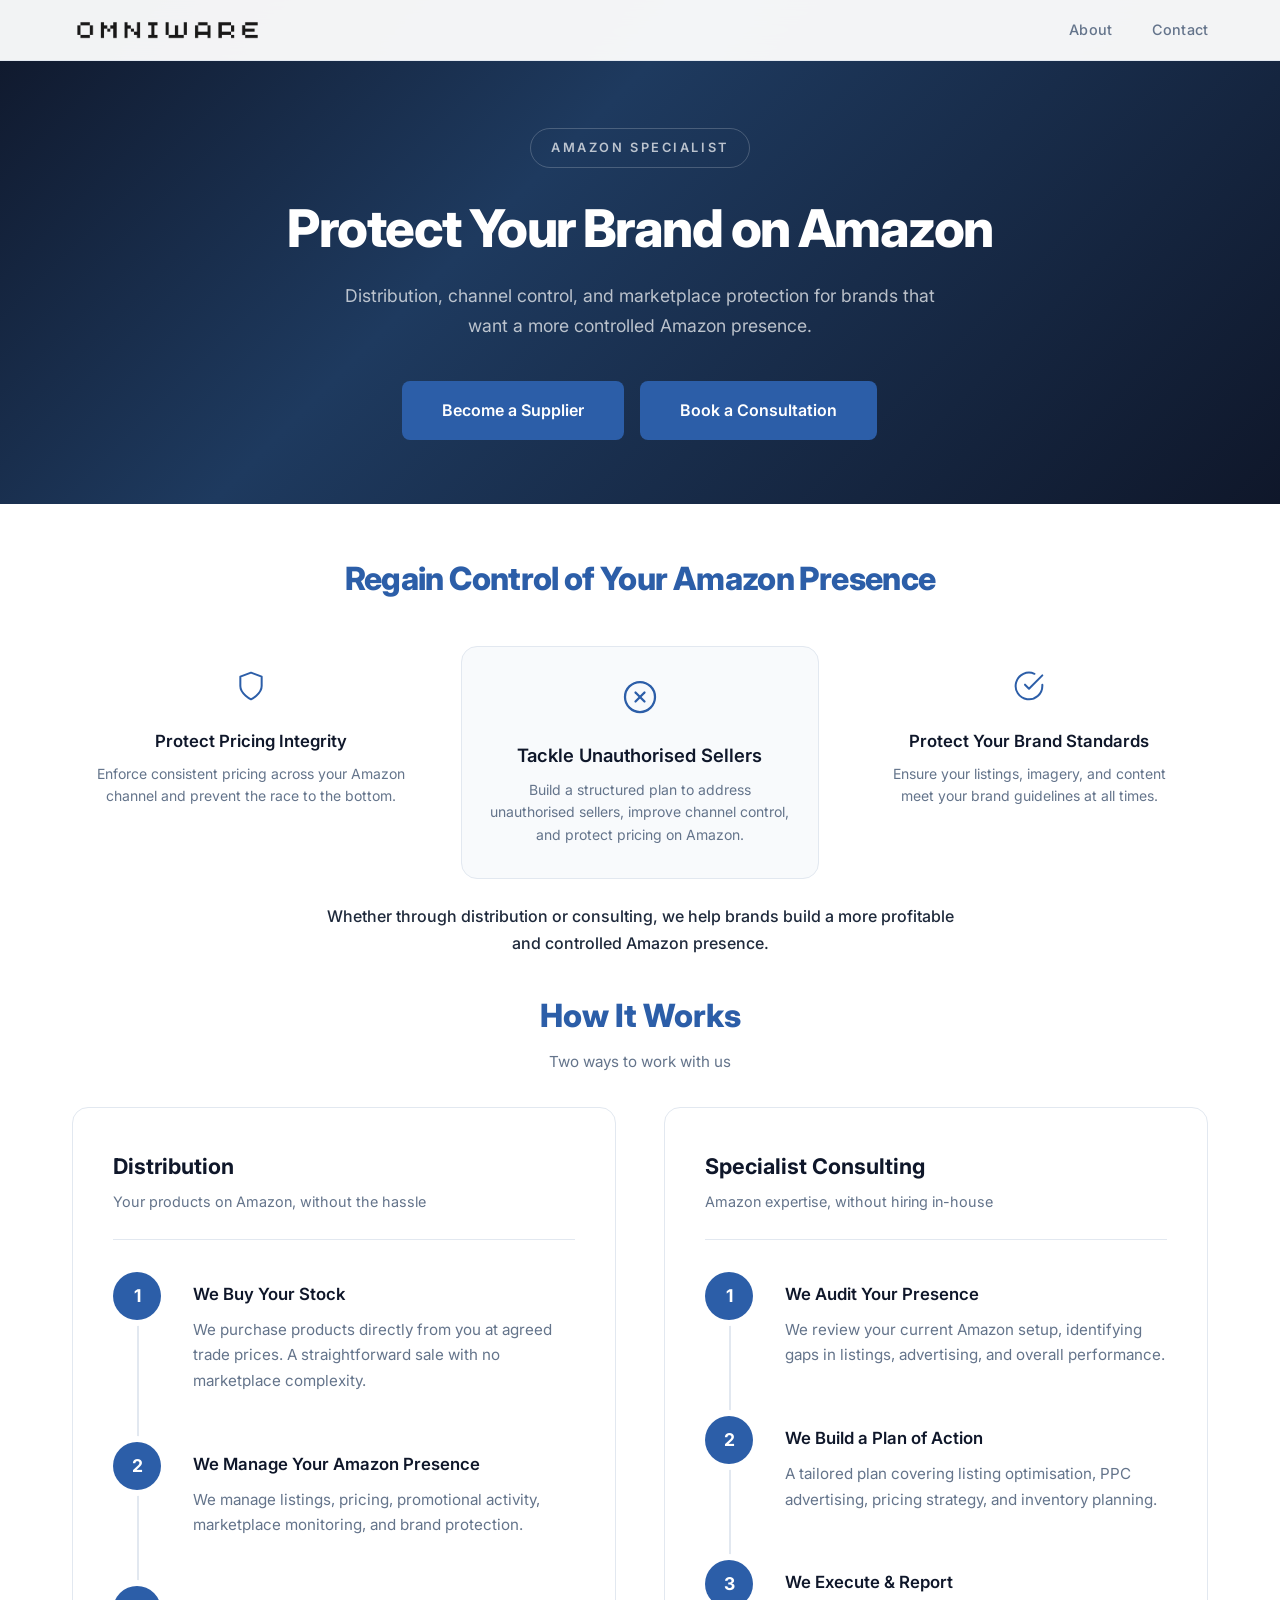
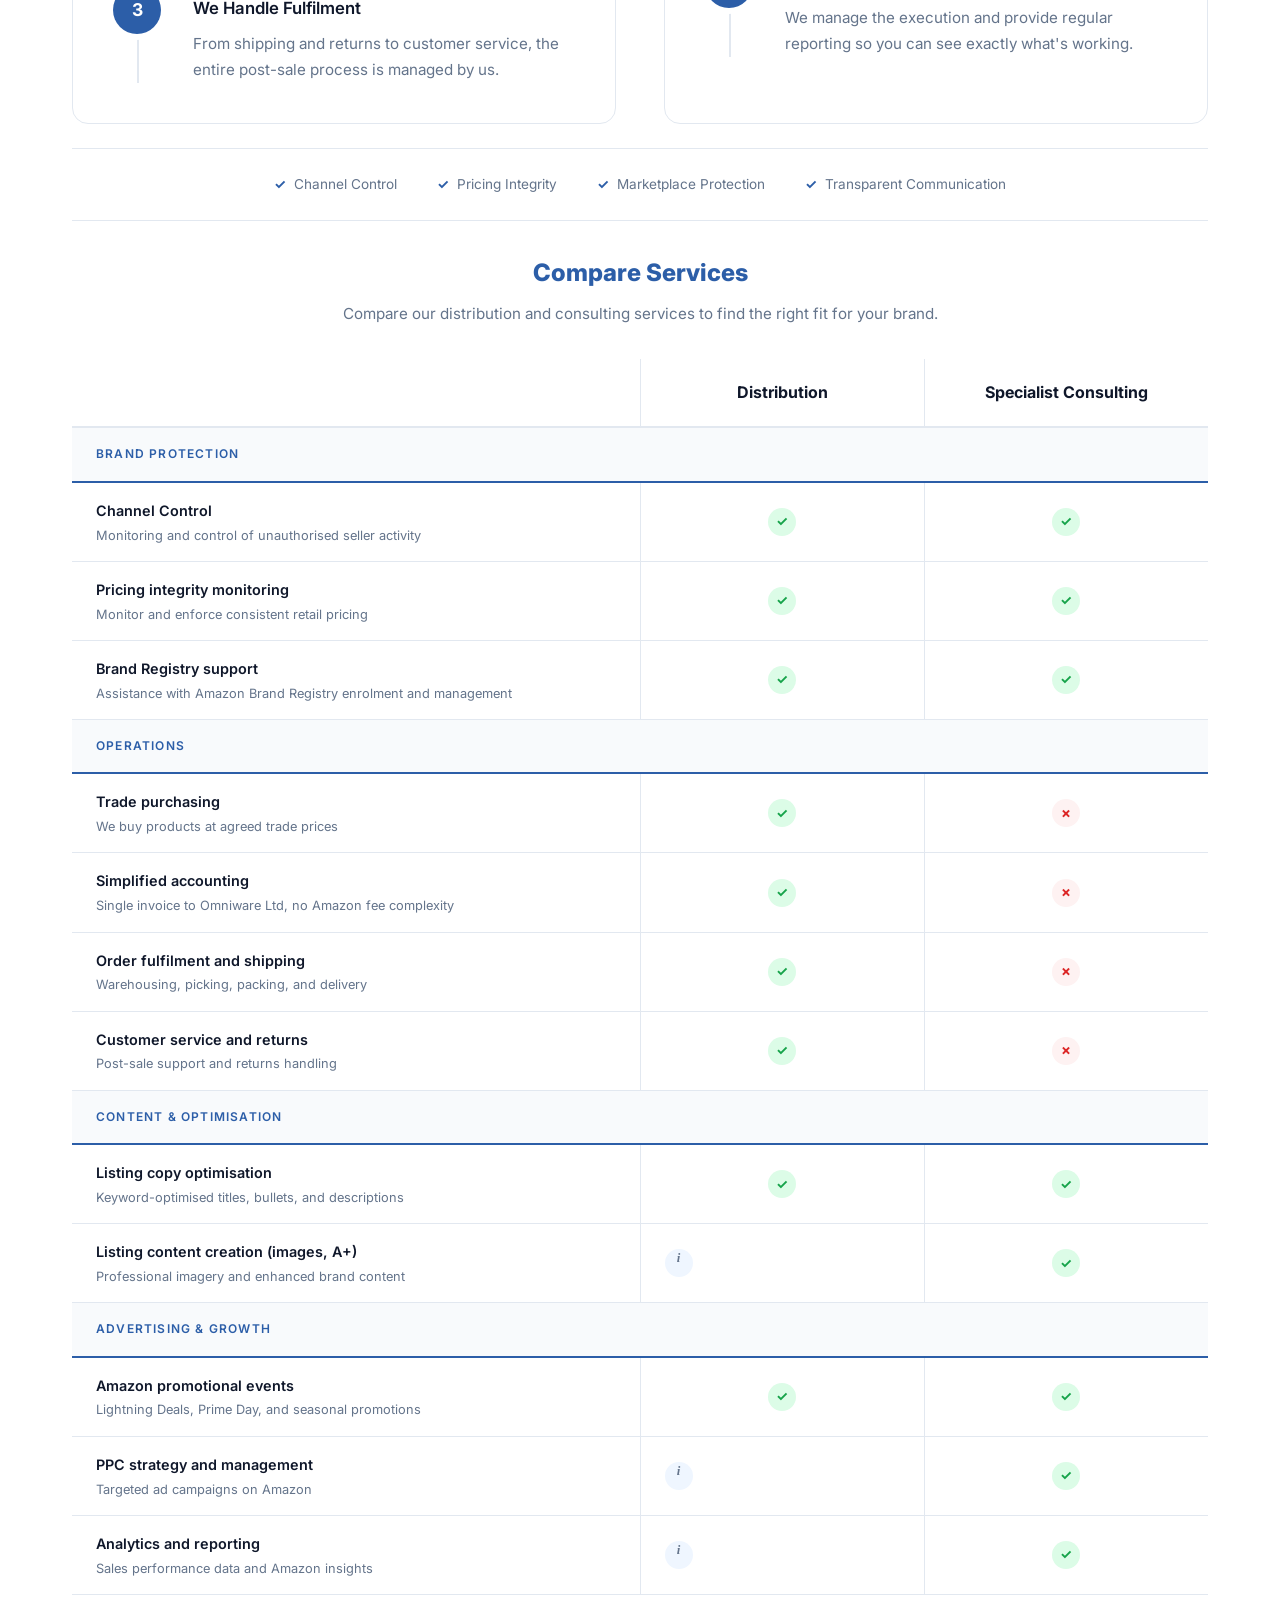
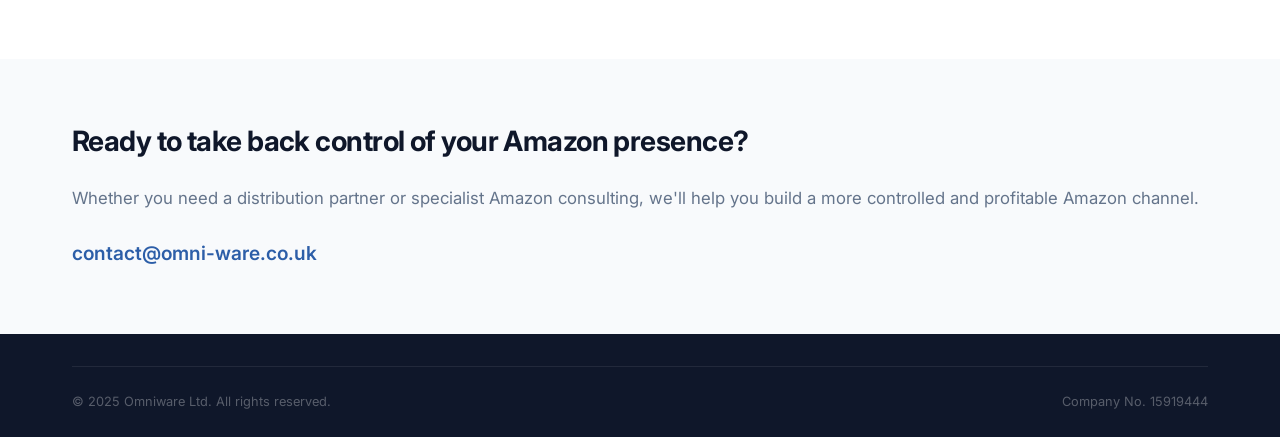
==== index.html @ 917d78d0 "Replace ON REQUEST pills with info circle icons Co-Authored-By: Claude Sonnet 4.6 <noreply@anthropic" ====
<!DOCTYPE html>
<html lang="en">
<head>
    <meta charset="UTF-8">
    <meta name="viewport" content="width=device-width, initial-scale=1.0">
    <meta name="description" content="Amazon distribution, channel control, marketplace protection and consulting services for brands looking to build a more controlled Amazon presence.">
    <title>Amazon Distribution &amp; Consulting Services | Omniware</title>
    <link rel="preconnect" href="https://fonts.googleapis.com">
    <link rel="preconnect" href="https://fonts.gstatic.com" crossorigin>
    <link href="https://fonts.googleapis.com/css2?family=Inter:wght@400;500;600;700;800&display=swap" rel="stylesheet">
    <link rel="stylesheet" href="styles.css">
    <script async src="https://www.googletagmanager.com/gtag/js?id=G-SCEK3YVJZV"></script>
    <script>
      window.dataLayer = window.dataLayer || [];
      function gtag(){dataLayer.push(arguments);}
      gtag('js', new Date());
      gtag('config', 'G-SCEK3YVJZV');
    </script>
</head>
<body>
    <header>
        <nav>
            <a href="index.html" class="logo"><img src="Logo.png" alt="Omniware"></a>
            <button class="nav-toggle" aria-label="Menu" onclick="document.querySelector('.nav-links').classList.toggle('nav-open')">
                <span></span><span></span><span></span>
            </button>
            <ul class="nav-links">
                <li><a href="about.html">About</a></li>
                <li><a href="#contact">Contact</a></li>
            </ul>
        </nav>
    </header>

    <main>
        <section class="hero">
            <div class="hero-overlay"></div>
            <div class="hero-content">
                <p class="hero-established">Amazon Specialist</p>
                <h1>Protect Your Brand on Amazon</h1>
                <p class="hero-sub">Distribution, channel control, and marketplace protection for brands that want a more controlled Amazon presence.</p>
                <div class="hero-buttons">
                    <a href="#contact" class="hero-cta">Become a Supplier</a>
                    <a href="#contact" class="hero-cta">Book a Consultation</a>
                </div>
            </div>
        </section>

        <section id="how-it-works" class="how-it-works">
            <div class="section-inner">
                <div class="section-header">
                    <p class="section-label">Regain Control of Your Amazon Presence</p>
                </div>
                <div class="control-section">
                    <div class="control-grid">
                        <div class="control-item">
                            <svg width="32" height="32" viewBox="0 0 24 24" fill="none" stroke="currentColor" stroke-width="1.5" stroke-linecap="round" stroke-linejoin="round"><path d="M12 22s8-4 8-10V5l-8-3-8 3v7c0 6 8 10 8 10z"/></svg>
                            <h4>Protect Pricing Integrity</h4>
                            <p>Enforce consistent pricing across your Amazon channel and prevent the race to the bottom.</p>
                        </div>
                        <div class="control-item control-item-primary">
                            <svg width="36" height="36" viewBox="0 0 24 24" fill="none" stroke="currentColor" stroke-width="1.5" stroke-linecap="round" stroke-linejoin="round"><circle cx="12" cy="12" r="10"/><line x1="15" y1="9" x2="9" y2="15"/><line x1="9" y1="9" x2="15" y2="15"/></svg>
                            <h4>Tackle Unauthorised Sellers</h4>
                            <p>Build a structured plan to address unauthorised sellers, improve channel control, and protect pricing on Amazon.</p>
                        </div>
                        <div class="control-item">
                            <svg width="32" height="32" viewBox="0 0 24 24" fill="none" stroke="currentColor" stroke-width="1.5" stroke-linecap="round" stroke-linejoin="round"><path d="M22 11.08V12a10 10 0 1 1-5.93-9.14"/><polyline points="22 4 12 14.01 9 11.01"/></svg>
                            <h4>Protect Your Brand Standards</h4>
                            <p>Ensure your listings, imagery, and content meet your brand guidelines at all times.</p>
                        </div>
                    </div>
                    <p class="control-footer">Whether through distribution or consulting, we help brands build a more profitable and controlled Amazon presence.</p>
                </div>
                <div class="how-it-works-sub">
                    <h3>How It Works</h3>
                    <p>Two ways to work with us</p>
                </div>
                <div class="two-track">
                    <div class="track">
                        <div class="track-header">
                            <h3>Distribution</h3>
                            <p class="track-subtitle">Your products on Amazon, without the hassle</p>
                        </div>
                        <div class="roadmap">
                            <div class="roadmap-line"></div>
                            <div class="roadmap-step">
                                <div class="roadmap-marker"><span class="step-number">1</span></div>
                                <div class="roadmap-content">
                                    <h4>We Buy Your Stock</h4>
                                    <p>We purchase products directly from you at agreed trade prices. A straightforward sale with no marketplace complexity.</p>
                                </div>
                            </div>
                            <div class="roadmap-step">
                                <div class="roadmap-marker"><span class="step-number">2</span></div>
                                <div class="roadmap-content">
                                    <h4>We Manage Your Amazon Presence</h4>
                                    <p>We manage listings, pricing, promotional activity, marketplace monitoring, and brand protection.</p>
                                </div>
                            </div>
                            <div class="roadmap-step">
                                <div class="roadmap-marker"><span class="step-number">3</span></div>
                                <div class="roadmap-content">
                                    <h4>We Handle Fulfilment</h4>
                                    <p>From shipping and returns to customer service, the entire post-sale process is managed by us.</p>
                                </div>
                            </div>
                        </div>
                    </div>
                    <div class="track">
                        <div class="track-header">
                            <h3>Specialist Consulting</h3>
                            <p class="track-subtitle">Amazon expertise, without hiring in-house</p>
                        </div>
                        <div class="roadmap">
                            <div class="roadmap-line"></div>
                            <div class="roadmap-step">
                                <div class="roadmap-marker"><span class="step-number">1</span></div>
                                <div class="roadmap-content">
                                    <h4>We Audit Your Presence</h4>
                                    <p>We review your current Amazon setup, identifying gaps in listings, advertising, and overall performance.</p>
                                </div>
                            </div>
                            <div class="roadmap-step">
                                <div class="roadmap-marker"><span class="step-number">2</span></div>
                                <div class="roadmap-content">
                                    <h4>We Build a Plan of Action</h4>
                                    <p>A tailored plan covering listing optimisation, PPC advertising, pricing strategy, and inventory planning.</p>
                                </div>
                            </div>
                            <div class="roadmap-step">
                                <div class="roadmap-marker"><span class="step-number">3</span></div>
                                <div class="roadmap-content">
                                    <h4>We Execute &amp; Report</h4>
                                    <p>We manage the execution and provide regular reporting so you can see exactly what's working.</p>
                                </div>
                            </div>
                        </div>
                    </div>
                </div>

                <div class="trust-bar">
                    <div class="trust-bar-items">
                        <span>Channel Control</span>
                        <span>Pricing Integrity</span>
                        <span>Marketplace Protection</span>
                        <span>Transparent Communication</span>
                    </div>
                </div>

                <div class="table-intro">
                    <h3>Compare Services</h3>
                    <p>Compare our distribution and consulting services to find the right fit for your brand.</p>
                </div>

                <div class="comparison-table-wrapper">
                    <table class="comparison-table">
                        <thead>
                            <tr>
                                <th></th>
                                <th>Distribution</th>
                                <th>Specialist Consulting</th>
                            </tr>
                        </thead>
                        <tbody>
                            <tr class="comparison-group">
                                <td colspan="3">Brand Protection</td>
                            </tr>
                            <tr>
                                <td>
                                    <strong>Channel Control</strong>
                                    <span>Monitoring and control of unauthorised seller activity</span>
                                </td>
                                <td><span class="check">✓</span></td>
                                <td><span class="check">✓</span></td>
                            </tr>
                            <tr>
                                <td>
                                    <strong>Pricing integrity monitoring</strong>
                                    <span>Monitor and enforce consistent retail pricing</span>
                                </td>
                                <td><span class="check">✓</span></td>
                                <td><span class="check">✓</span></td>
                            </tr>
                            <tr>
                                <td>
                                    <strong>Brand Registry support</strong>
                                    <span>Assistance with Amazon Brand Registry enrolment and management</span>
                                </td>
                                <td><span class="check">✓</span></td>
                                <td><span class="check">✓</span></td>
                            </tr>
                            <tr class="comparison-group">
                                <td colspan="3">Operations</td>
                            </tr>
                            <tr>
                                <td>
                                    <strong>Trade purchasing</strong>
                                    <span>We buy products at agreed trade prices</span>
                                </td>
                                <td><span class="check">✓</span></td>
                                <td><span class="cross">✗</span></td>
                            </tr>
                            <tr>
                                <td>
                                    <strong>Simplified accounting</strong>
                                    <span>Single invoice to Omniware Ltd, no Amazon fee complexity</span>
                                </td>
                                <td><span class="check">✓</span></td>
                                <td><span class="cross">✗</span></td>
                            </tr>
                            <tr>
                                <td>
                                    <strong>Order fulfilment and shipping</strong>
                                    <span>Warehousing, picking, packing, and delivery</span>
                                </td>
                                <td><span class="check">✓</span></td>
                                <td><span class="cross">✗</span></td>
                            </tr>
                            <tr>
                                <td>
                                    <strong>Customer service and returns</strong>
                                    <span>Post-sale support and returns handling</span>
                                </td>
                                <td><span class="check">✓</span></td>
                                <td><span class="cross">✗</span></td>
                            </tr>
                            <tr class="comparison-group">
                                <td colspan="3">Content &amp; Optimisation</td>
                            </tr>
                            <tr>
                                <td>
                                    <strong>Listing copy optimisation</strong>
                                    <span>Keyword-optimised titles, bullets, and descriptions</span>
                                </td>
                                <td><span class="check">✓</span></td>
                                <td><span class="check">✓</span></td>
                            </tr>
                            <tr>
                                <td>
                                    <strong>Listing content creation (images, A+)</strong>
                                    <span>Professional imagery and enhanced brand content</span>
                                </td>
                                <td><span class="on-request" title="Available on request">i</span></td>
                                <td><span class="check">✓</span></td>
                            </tr>
                            <tr class="comparison-group">
                                <td colspan="3">Advertising &amp; Growth</td>
                            </tr>
                            <tr>
                                <td>
                                    <strong>Amazon promotional events</strong>
                                    <span>Lightning Deals, Prime Day, and seasonal promotions</span>
                                </td>
                                <td><span class="check">✓</span></td>
                                <td><span class="check">✓</span></td>
                            </tr>
                            <tr>
                                <td>
                                    <strong>PPC strategy and management</strong>
                                    <span>Targeted ad campaigns on Amazon</span>
                                </td>
                                <td><span class="on-request" title="Available on request">i</span></td>
                                <td><span class="check">✓</span></td>
                            </tr>
                            <tr>
                                <td>
                                    <strong>Analytics and reporting</strong>
                                    <span>Sales performance data and Amazon insights</span>
                                </td>
                                <td><span class="on-request" title="Available on request">i</span></td>
                                <td><span class="check">✓</span></td>
                            </tr>
                        </tbody>
                    </table>
                </div>
            </div>
        </section>



        <section id="contact" class="contact">
            <div class="section-inner">
                <div class="contact-centered">
                    <h2>Ready to take back control of your Amazon presence?</h2>
                    <p>Whether you need a distribution partner or specialist Amazon consulting, we'll help you build a more controlled and profitable Amazon channel.</p>
                    <a href="mailto:contact@omni-ware.co.uk" class="contact-email">contact@omni-ware.co.uk</a>
                </div>
            </div>
        </section>
    </main>

    <footer>
        <div class="footer-inner">
            <div class="footer-bottom">
                <p>&copy; 2025 Omniware Ltd. All rights reserved.</p>
                <p>Company No. 15919444</p>
            </div>
        </div>
    </footer>
</body>
</html>
---- styles.css ----
* {
    margin: 0;
    padding: 0;
    box-sizing: border-box;
}

:root {
    --primary: #0f172a;
    --secondary: #334155;
    --accent: #2c5ea8;
    --accent-hover: #24509a;
    --text: #1e293b;
    --text-light: #64748b;
    --border: #e2e8f0;
    --bg: #ffffff;
    --bg-alt: #f8fafc;
    --bg-dark: #0f172a;
    --radius: 16px;
}

body {
    font-family: 'Inter', -apple-system, BlinkMacSystemFont, 'Segoe UI', Roboto, sans-serif;
    line-height: 1.7;
    color: var(--text);
    background: var(--bg);
    -webkit-font-smoothing: antialiased;
}

/* ── Navigation ── */
header {
    background: rgba(255, 255, 255, 0.95);
    backdrop-filter: blur(12px);
    border-bottom: 1px solid var(--border);
    position: fixed;
    width: 100%;
    top: 0;
    z-index: 1000;
}

nav {
    max-width: 1200px;
    margin: 0 auto;
    padding: 1rem 2rem;
    display: flex;
    justify-content: space-between;
    align-items: center;
}

.logo {
    display: flex;
    align-items: center;
    text-decoration: none;
}

.logo img {
    height: 28px;
    width: auto;
}

.nav-links {
    display: flex;
    list-style: none;
    gap: 2.5rem;
}

.nav-links a {
    text-decoration: none;
    color: var(--text-light);
    font-weight: 500;
    font-size: 0.9rem;
    letter-spacing: 0.01em;
    transition: color 0.2s;
}

.nav-links a:hover {
    color: var(--primary);
}

.nav-toggle {
    display: none;
    background: none;
    border: none;
    cursor: pointer;
    padding: 0.5rem;
    flex-direction: column;
    gap: 5px;
}

.nav-toggle span {
    display: block;
    width: 22px;
    height: 2px;
    background: var(--text);
}

/* ── Hero ── */
.hero {
    position: relative;
    background: linear-gradient(135deg, #0f172a 0%, #1e3a5f 40%, #0f172a 100%);
    min-height: auto;
    display: flex;
    align-items: center;
    justify-content: center;
    overflow: hidden;
    padding-top: 6rem;
    padding-bottom: 2rem;
}

.hero-overlay {
    position: absolute;
    inset: 0;
    background: linear-gradient(135deg, #0f172a 0%, #1e3a5f 40%, #0f172a 100%);
}

.hero-content {
    position: relative;
    z-index: 1;
    text-align: center;
    padding: 2rem;
    max-width: 800px;
}

.hero-established {
    display: inline-block;
    font-size: 0.8rem;
    font-weight: 600;
    text-transform: uppercase;
    letter-spacing: 0.2em;
    color: rgba(255, 255, 255, 0.7);
    margin-bottom: 2rem;
    padding: 0.5rem 1.25rem;
    border: 1px solid rgba(255, 255, 255, 0.2);
    border-radius: 100px;
}

.hero h1 {
    font-size: 3.25rem;
    font-weight: 800;
    color: #fff;
    line-height: 1.1;
    letter-spacing: -0.03em;
    margin-bottom: 1.5rem;
}

.hero-sub {
    font-size: 1.1rem;
    color: rgba(255, 255, 255, 0.7);
    max-width: 600px;
    margin: 0 auto 2.5rem;
    line-height: 1.7;
}

.hero-buttons {
    display: flex;
    gap: 1rem;
    justify-content: center;
    flex-wrap: wrap;
}

.hero-cta {
    display: inline-block;
    background: var(--accent);
    color: #fff;
    text-decoration: none;
    font-weight: 600;
    font-size: 1rem;
    padding: 1rem 2.5rem;
    border-radius: 8px;
    transition: background 0.2s, transform 0.2s;
}

.hero-cta:hover {
    background: var(--accent-hover);
    transform: translateY(-1px);
}

.hero-cta-outline {
    background: transparent;
    color: #fff;
    border: 1px solid rgba(255, 255, 255, 0.3);
}

.hero-cta-outline:hover {
    background: rgba(255, 255, 255, 0.1);
    border-color: rgba(255, 255, 255, 0.5);
}

/* ── Shared Section ── */
.section-inner {
    max-width: 1200px;
    margin: 0 auto;
    padding: 0 2rem;
}

.section-label {
    font-size: 2rem;
    font-weight: 800;
    letter-spacing: -0.02em;
    color: var(--accent);
    margin-bottom: 0.5rem;
}

.section-header {
    text-align: center;
    margin-bottom: 2.5rem;
}

.section-header h2 {
    font-size: 1.05rem;
    font-weight: 400;
    color: var(--text-light);
    line-height: 1.6;
    max-width: 600px;
    margin: 0 auto;
}

/* ── How It Works ── */
.how-it-works {
    padding: 3rem 0 4rem;
    background: var(--bg);
}

.two-track {
    display: grid;
    grid-template-columns: 1fr 1fr;
    gap: 3rem;
}

.track {
    border: 1px solid var(--border);
    border-radius: var(--radius);
    padding: 2.5rem;
    background: var(--bg);
}

.track-header {
    margin-bottom: 2rem;
    padding-bottom: 1.5rem;
    border-bottom: 1px solid var(--border);
}

.track-header h3 {
    font-size: 1.35rem;
    font-weight: 700;
    color: var(--primary);
    margin-bottom: 0.35rem;
}

.track-subtitle {
    font-size: 0.9rem;
    color: var(--text-light);
}

.control-section {
    text-align: center;
    margin-bottom: 2rem;
}

.control-section h3 {
    font-size: 1.75rem;
    font-weight: 700;
    color: var(--primary);
    margin-bottom: 1.5rem;
    letter-spacing: -0.02em;
}

.control-grid {
    display: grid;
    grid-template-columns: repeat(3, 1fr);
    gap: 2rem;
    margin-bottom: 1.5rem;
}

.control-item {
    text-align: center;
    padding: 1.5rem;
}

.control-item svg {
    color: var(--accent);
    margin-bottom: 1rem;
}

.control-item h4 {
    font-size: 1.05rem;
    font-weight: 600;
    color: var(--primary);
    margin-bottom: 0.5rem;
}

.control-item p {
    font-size: 0.875rem;
    color: var(--text-light);
    line-height: 1.6;
}

.control-item-primary {
    background: var(--bg-alt);
    border-radius: var(--radius);
    border: 1px solid var(--border);
    padding: 2rem 1.5rem;
}

.control-item-primary h4 {
    font-size: 1.15rem;
}

.control-transparency {
    font-size: 0.85rem;
    color: var(--text-light);
    font-style: italic;
    margin-bottom: 1.5rem;
}

.control-footer {
    font-size: 1rem;
    color: var(--text);
    max-width: 650px;
    margin: 0 auto;
    font-weight: 500;
}

.how-it-works-sub {
    text-align: center;
    margin-bottom: 2rem;
}

.how-it-works-sub h3 {
    font-size: 2rem;
    font-weight: 800;
    color: var(--accent);
    margin-bottom: 0.35rem;
}

.how-it-works-sub p {
    font-size: 0.95rem;
    color: var(--text-light);
}

.track-details {
    margin-top: 1.5rem;
    padding-top: 1.5rem;
    border-top: 1px solid var(--border);
}

.track-dropdown {
    border-bottom: 1px solid var(--border);
}

.track-dropdown:last-child {
    border-bottom: none;
}

.track-dropdown summary {
    padding: 1rem 0;
    font-size: 0.9rem;
    font-weight: 600;
    color: var(--primary);
    cursor: pointer;
    list-style: none;
    display: flex;
    justify-content: space-between;
    align-items: center;
    transition: color 0.2s;
}

.track-dropdown summary::-webkit-details-marker {
    display: none;
}

.track-dropdown summary::after {
    content: "+";
    font-size: 1.2rem;
    font-weight: 400;
    color: var(--text-light);
    transition: transform 0.2s;
}

.track-dropdown[open] summary::after {
    content: "−";
}

.track-dropdown summary:hover {
    color: var(--accent);
}

.track-dropdown > ul {
    padding: 0 0 1rem;
    list-style: none;
}

.track-dropdown > ul > li {
    position: relative;
    padding-left: 1.5rem;
    margin-bottom: 0.5rem;
    font-size: 0.875rem;
    color: var(--text-light);
    line-height: 1.6;
}

.track-dropdown > ul > li:not(.included):not(.excluded)::before {
    content: "→";
    position: absolute;
    left: 0;
    color: var(--accent);
    font-weight: 600;
}

.checklist {
    list-style: none;
    padding: 0;
}

.checklist li {
    position: relative;
    padding-left: 1.5rem;
    margin-bottom: 0.5rem;
    font-size: 0.9rem;
    line-height: 1.6;
}

.checklist li.included {
    color: var(--text);
}

.checklist li.included::before {
    content: "✓";
    position: absolute;
    left: 0;
    color: #16a34a;
    font-weight: 700;
}

.checklist li.excluded {
    color: var(--text-light);
}

.checklist li.excluded::before {
    content: "✗";
    position: absolute;
    left: 0;
    color: #dc2626;
    font-weight: 700;
}

.track-note {
    font-size: 0.8rem;
    color: var(--text-light);
    font-style: italic;
    margin-top: 0.5rem;
}

.roadmap {
    position: relative;
}

.roadmap h4 {
    font-size: 1.05rem;
    font-weight: 600;
    color: var(--primary);
    margin-bottom: 0.5rem;
}

.roadmap-line {
    position: absolute;
    left: 24px;
    top: 0;
    bottom: 0;
    width: 2px;
    background: var(--border);
}

.roadmap-step {
    display: flex;
    gap: 2rem;
    padding-bottom: 3rem;
    position: relative;
}

.roadmap-step:last-child {
    padding-bottom: 0;
}

.roadmap-marker {
    position: relative;
    z-index: 1;
    flex-shrink: 0;
}

.step-number {
    display: flex;
    align-items: center;
    justify-content: center;
    width: 48px;
    height: 48px;
    background: var(--accent);
    color: #fff;
    font-weight: 700;
    font-size: 1.1rem;
    border-radius: 50%;
    box-shadow: 0 0 0 6px var(--bg);
}

.roadmap-content {
    padding-top: 0.5rem;
}

.roadmap-content h3 {
    font-size: 1.2rem;
    font-weight: 600;
    color: var(--primary);
    margin-bottom: 0.5rem;
}

.roadmap-content p {
    color: var(--text-light);
    font-size: 0.95rem;
    line-height: 1.7;
}

/* ── Trust Bar ── */
.trust-bar {
    text-align: center;
    padding: 1.5rem 0;
    margin: 1.5rem 0;
    border-top: 1px solid var(--border);
    border-bottom: 1px solid var(--border);
}

.trust-bar-label {
    font-size: 0.7rem;
    font-weight: 600;
    text-transform: uppercase;
    letter-spacing: 0.1em;
    color: var(--text-light);
    margin-bottom: 0.75rem;
}

.trust-bar-items {
    display: flex;
    justify-content: center;
    flex-wrap: wrap;
    gap: 0.75rem 2.5rem;
}

.trust-bar-items span {
    font-size: 0.85rem;
    color: var(--text-light);
    position: relative;
    padding-left: 1.25rem;
}

.trust-bar-items span::before {
    content: "✓";
    position: absolute;
    left: 0;
    color: var(--accent);
    font-weight: 700;
}

/* ── Table Intro ── */
.table-intro {
    text-align: center;
    margin: 2rem 0 1.5rem;
}

.table-intro h3 {
    font-size: 1.5rem;
    font-weight: 800;
    color: var(--accent);
    margin-bottom: 0.5rem;
}

.table-intro p {
    font-size: 0.95rem;
    color: var(--text-light);
}

/* ── Comparison Table ── */
.comparison-table-wrapper {
    margin-top: 2rem;
    overflow-x: auto;
}

.comparison-table {
    width: 100%;
    border-collapse: collapse;
    font-size: 0.9rem;
}

.comparison-table thead th {
    padding: 1.25rem 1.5rem;
    text-align: center;
    font-size: 1rem;
    font-weight: 700;
    color: var(--primary);
    border-bottom: 2px solid var(--border);
    white-space: nowrap;
}

.comparison-table thead th:first-child {
    text-align: left;
    white-space: normal;
}

.comparison-group td {
    padding: 1rem 1.5rem;
    font-size: 0.75rem;
    font-weight: 600;
    text-transform: uppercase;
    letter-spacing: 0.1em;
    color: var(--accent);
    background: var(--bg-alt);
    border-bottom: 2px solid var(--accent);
}

.comparison-table tbody tr:not(.comparison-group) td {
    padding: 1rem 1.5rem;
    border-bottom: 1px solid var(--border);
    vertical-align: middle;
}

.comparison-table tbody tr:not(.comparison-group) td:first-child {
    text-align: left;
}

.comparison-table tbody tr:not(.comparison-group) td:not(:first-child) {
    text-align: center;
    border-left: 1px solid var(--border);
}

.comparison-table thead th:not(:first-child) {
    border-left: 1px solid var(--border);
}

.comparison-table thead th:first-child,
.comparison-table tbody td:first-child {
    width: 50%;
}

.comparison-table thead th:not(:first-child) {
    width: 25%;
}

.comparison-table td strong {
    display: block;
    font-size: 0.9rem;
    font-weight: 600;
    color: var(--primary);
    margin-bottom: 0.15rem;
}

.comparison-table td span:not(.check):not(.cross) {
    display: block;
    font-size: 0.8rem;
    color: var(--text-light);
    line-height: 1.5;
}

.check {
    display: inline-flex;
    align-items: center;
    justify-content: center;
    width: 28px;
    height: 28px;
    background: #dcfce7;
    color: #16a34a;
    border-radius: 50%;
    font-weight: 700;
    font-size: 0.85rem;
}

.on-request {
    display: inline-flex;
    align-items: center;
    justify-content: center;
    width: 28px;
    height: 28px;
    font-size: 0.8rem;
    font-weight: 600;
    font-style: italic;
    color: var(--accent);
    background: #eff6ff;
    border-radius: 50%;
    cursor: help;
    font-family: Georgia, serif;
}

.cross {
    display: inline-flex;
    align-items: center;
    justify-content: center;
    width: 28px;
    height: 28px;
    background: #fef2f2;
    color: #dc2626;
    border-radius: 50%;
    font-weight: 700;
    font-size: 0.85rem;
}

/* ── Capabilities ── */
.capabilities {
    padding: 5rem 0;
    background: var(--bg-alt);
}

.capabilities-grid {
    display: grid;
    grid-template-columns: repeat(2, 1fr);
    gap: 1.5rem;
    max-width: 1200px;
    margin: 0 auto;
}

.capability-card {
    padding: 2rem;
    background: var(--bg);
    border: 1px solid var(--border);
    border-radius: var(--radius);
    display: flex;
    gap: 1.5rem;
    align-items: flex-start;
    transition: box-shadow 0.3s, transform 0.2s;
}

.capability-card:hover {
    box-shadow: 0 12px 30px rgba(0, 0, 0, 0.06);
    transform: translateY(-2px);
}

.capability-icon {
    width: 48px;
    height: 48px;
    min-width: 48px;
    background: #eff6ff;
    border-radius: 10px;
    display: flex;
    align-items: center;
    justify-content: center;
    color: var(--accent);
}

.capability-card h3 {
    font-size: 1.05rem;
    font-weight: 600;
    color: var(--primary);
    margin-bottom: 0.5rem;
}

.capability-card p {
    font-size: 0.9rem;
    color: var(--text-light);
    line-height: 1.7;
}

.capabilities-note {
    text-align: center;
    color: var(--text-light);
    font-size: 0.85rem;
    font-style: italic;
    margin-top: 2rem;
}

/* ── About ── */
.about {
    padding: 5rem 0;
    background: var(--bg);
}

.about-content {
    max-width: 680px;
}

.about-content h2 {
    font-size: 1.75rem;
    font-weight: 700;
    color: var(--primary);
    letter-spacing: -0.02em;
    line-height: 1.3;
    margin-bottom: 1.5rem;
}

.about-content p {
    color: var(--text-light);
    font-size: 1.05rem;
    line-height: 1.8;
    margin-bottom: 1.25rem;
}

.about-details {
    display: flex;
    gap: 3rem;
    margin-top: 2.5rem;
    padding-top: 2rem;
    border-top: 1px solid var(--border);
}

.about-detail strong {
    display: block;
    font-size: 0.85rem;
    font-weight: 600;
    color: var(--primary);
    margin-bottom: 0.25rem;
}

.about-detail span {
    font-size: 0.85rem;
    color: var(--text-light);
}

/* ── Contact ── */
.contact {
    padding: 4rem 0;
    background: var(--bg-alt);
}

.contact-centered {
}

.contact-centered h2 {
    font-size: 1.75rem;
    font-weight: 700;
    color: var(--primary);
    letter-spacing: -0.02em;
    line-height: 1.3;
    margin-bottom: 1.5rem;
}

.contact-centered p {
    color: var(--text-light);
    font-size: 1.05rem;
    line-height: 1.8;
}

.contact-email {
    display: inline-block;
    font-size: 1.2rem;
    font-weight: 600;
    color: var(--accent);
    text-decoration: none;
    margin-top: 1.5rem;
    transition: color 0.2s;
}

.contact-email:hover {
    color: var(--accent-hover);
}

/* ── Footer ── */
footer {
    background: var(--bg-dark);
    color: rgba(255, 255, 255, 0.6);
    padding: 2rem 0 0;
    text-align: center;
}

footer > .footer-inner > .footer-logo {
    margin-bottom: 1.5rem;
}

.footer-inner {
    max-width: 1200px;
    margin: 0 auto;
    padding: 0 2rem;
}

.footer-grid {
    display: grid;
    grid-template-columns: 2fr 1fr 1fr;
    gap: 4rem;
    padding-bottom: 3rem;
}

.footer-logo {
    height: 24px;
    width: auto;
    margin-bottom: 1rem;
    filter: brightness(0) invert(1);
    opacity: 0.8;
}

.footer-tagline {
    font-size: 0.9rem;
    line-height: 1.6;
    max-width: 280px;
}

.footer-col h4 {
    color: rgba(255, 255, 255, 0.9);
    font-size: 0.8rem;
    font-weight: 600;
    text-transform: uppercase;
    letter-spacing: 0.1em;
    margin-bottom: 1.25rem;
}

.footer-col ul {
    list-style: none;
}

.footer-col ul li {
    margin-bottom: 0.6rem;
}

.footer-col ul a {
    color: rgba(255, 255, 255, 0.5);
    text-decoration: none;
    font-size: 0.9rem;
    transition: color 0.2s;
}

.footer-col ul a:hover {
    color: rgba(255, 255, 255, 0.9);
}

.footer-bottom {
    border-top: 1px solid rgba(255, 255, 255, 0.08);
    padding: 1.5rem 0;
    display: flex;
    justify-content: space-between;
    font-size: 0.8rem;
}

.footer-bottom p {
    opacity: 0.5;
}

/* ── About Page ── */
.about-hero {
    padding: 10rem 0 4rem;
    background: var(--bg);
    text-align: center;
}

.about-hero h1 {
    font-size: 2.5rem;
    font-weight: 700;
    color: var(--primary);
    letter-spacing: -0.02em;
    margin-top: 0.5rem;
}

.about-intro {
    padding: 5rem 0;
    background: var(--bg-alt);
}

.about-intro-grid {
    display: grid;
    grid-template-columns: 1.5fr 1fr;
    gap: 4rem;
    align-items: start;
}

.about-intro-text h2 {
    font-size: 1.5rem;
    font-weight: 700;
    color: var(--primary);
    margin-bottom: 1.25rem;
}

.about-intro-text p {
    color: var(--text-light);
    font-size: 1rem;
    line-height: 1.8;
    margin-bottom: 1.25rem;
}

.about-intro-details {
    display: flex;
    flex-direction: column;
    gap: 1.25rem;
}

.about-detail-card {
    padding: 1.5rem;
    background: var(--bg);
    border: 1px solid var(--border);
    border-radius: var(--radius);
}

.about-detail-card h3 {
    font-size: 1rem;
    font-weight: 600;
    color: var(--primary);
    margin-bottom: 0.35rem;
}

.about-detail-card p {
    font-size: 0.875rem;
    color: var(--text-light);
    line-height: 1.6;
}

.about-approach {
    padding: 5rem 0;
    background: var(--bg);
}

.about-approach h2 {
    font-size: 1.5rem;
    font-weight: 700;
    color: var(--primary);
    margin-bottom: 2rem;
}

.approach-grid {
    display: grid;
    grid-template-columns: 1fr 1fr;
    gap: 2rem;
}

.approach-card {
    padding: 2rem;
    border: 1px solid var(--border);
    border-radius: var(--radius);
}

.approach-card h3 {
    font-size: 1.1rem;
    font-weight: 600;
    color: var(--primary);
    margin-bottom: 0.75rem;
}

.approach-card p {
    font-size: 0.95rem;
    color: var(--text-light);
    line-height: 1.7;
}

.about-values {
    padding: 5rem 0;
    background: var(--bg-alt);
}

.about-values h2 {
    font-size: 1.5rem;
    font-weight: 700;
    color: var(--primary);
    margin-bottom: 2rem;
}

.values-grid {
    display: grid;
    grid-template-columns: repeat(4, 1fr);
    gap: 1.5rem;
}

.value-item {
    padding: 1.5rem;
    background: var(--bg);
    border: 1px solid var(--border);
    border-radius: var(--radius);
}

.value-item h3 {
    font-size: 1rem;
    font-weight: 600;
    color: var(--primary);
    margin-bottom: 0.5rem;
}

.value-item p {
    font-size: 0.875rem;
    color: var(--text-light);
    line-height: 1.6;
}

.about-company {
    padding: 5rem 0;
    background: var(--bg);
}

.about-company h2 {
    font-size: 1.5rem;
    font-weight: 700;
    color: var(--primary);
    margin-bottom: 2rem;
}

.company-grid {
    display: grid;
    grid-template-columns: repeat(4, 1fr);
    gap: 1.5rem;
}

.company-card {
    padding: 1.5rem;
    border: 1px solid var(--border);
    border-radius: var(--radius);
}

.company-card h3 {
    font-size: 0.85rem;
    font-weight: 600;
    color: var(--primary);
    margin-bottom: 0.5rem;
}

.company-card p {
    font-size: 0.875rem;
    color: var(--text-light);
    line-height: 1.7;
}

.company-card a {
    color: var(--accent);
    text-decoration: none;
}

.company-card a:hover {
    text-decoration: underline;
}

.nav-active {
    color: var(--primary) !important;
}

@media (max-width: 1024px) {
    .about-intro-grid {
        grid-template-columns: 1fr;
        gap: 2.5rem;
    }

    .values-grid,
    .company-grid {
        grid-template-columns: repeat(2, 1fr);
    }
}

@media (max-width: 768px) {
    .about-hero {
        padding: 8rem 0 3rem;
    }

    .about-hero h1 {
        font-size: 1.75rem;
    }

    .approach-grid,
    .values-grid,
    .company-grid {
        grid-template-columns: 1fr;
    }
}

/* ── Policy / Terms ── */
.policy-container {
    max-width: 700px;
    margin: 0 auto;
    padding: 8rem 2rem 5rem;
}

.policy-container h1 {
    font-size: 2rem;
    font-weight: 700;
    color: var(--primary);
    margin-bottom: 0.5rem;
}

.policy-date {
    color: var(--text-light);
    font-size: 0.9rem;
    margin-bottom: 2.5rem;
}

.policy-container h2 {
    font-size: 1.15rem;
    font-weight: 600;
    color: var(--primary);
    margin: 2rem 0 0.75rem;
}

.policy-container p,
.policy-container ul {
    color: var(--text-light);
    margin-bottom: 1rem;
}

.policy-container ul {
    padding-left: 1.5rem;
}

.policy-container ul li {
    margin-bottom: 0.4rem;
}

.policy-container a {
    color: var(--accent);
    text-decoration: none;
}

.policy-container a:hover {
    text-decoration: underline;
}

.back-link {
    display: inline-block;
    color: var(--accent);
    text-decoration: none;
    margin-bottom: 2rem;
    font-size: 0.9rem;
}

.back-link:hover {
    text-decoration: underline;
}

/* ── Responsive ── */
@media (max-width: 1024px) {
    .contact-layout {
        grid-template-columns: 1fr;
        gap: 3rem;
    }

    .capabilities-grid {
        grid-template-columns: 1fr;
    }

    .footer-grid {
        grid-template-columns: 1fr 1fr;
        gap: 2.5rem;
    }
}

@media (max-width: 768px) {
    .hero h1 {
        font-size: 2rem;
    }

    .hero-sub {
        font-size: 0.95rem;
    }

    .hero-content {
        padding: 1.5rem;
    }

    nav {
        flex-direction: row;
        padding: 1rem 1.5rem;
    }

    .nav-toggle {
        display: flex;
    }

    .nav-links {
        display: none;
        position: absolute;
        top: 100%;
        left: 0;
        right: 0;
        background: var(--bg);
        flex-direction: column;
        padding: 1rem 1.5rem;
        gap: 1rem;
        border-bottom: 1px solid var(--border);
        box-shadow: 0 4px 12px rgba(0, 0, 0, 0.08);
    }

    .nav-links.nav-open {
        display: flex;
    }

    .control-grid {
        grid-template-columns: 1fr;
    }

    .two-track {
        grid-template-columns: 1fr;
    }

    .capabilities-grid {
        grid-template-columns: 1fr;
    }

    .about-details {
        flex-direction: column;
        gap: 1.5rem;
    }

    .section-header .section-label {
        font-size: 1.5rem;
    }

    .about-content h2,
    .contact-centered h2 {
        font-size: 1.5rem;
    }

    .how-it-works,
    .capabilities,
    .about,
    .contact {
        padding: 3rem 0;
    }

    .hero-buttons {
        flex-direction: column;
        align-items: center;
    }

    .hero-cta {
        width: 100%;
        text-align: center;
        max-width: 280px;
    }

    .trust-bar {
        text-align: center;
    }

    .trust-bar-items {
        flex-direction: column;
        align-items: center;
        gap: 0.5rem;
    }

    .comparison-table-wrapper {
        overflow-x: auto;
        -webkit-overflow-scrolling: touch;
    }

    .comparison-table {
        min-width: 420px;
    }

    .comparison-table thead th {
        font-size: 0.8rem;
        padding: 1rem 0.75rem;
    }

    .comparison-table tbody tr:not(.comparison-group) td {
        padding: 0.75rem;
    }

    .comparison-table td strong {
        font-size: 0.8rem;
    }

    .comparison-table td span:not(.check):not(.cross):not(.on-request) {
        font-size: 0.7rem;
    }

    .comparison-group td {
        font-size: 0.65rem;
        padding: 0.75rem;
    }

    .check, .cross {
        width: 24px;
        height: 24px;
        font-size: 0.75rem;
    }

    .on-request {
        font-size: 0.6rem;
        padding: 0.2rem 0.4rem;
    }

    .comparison-table td span:not(.check):not(.cross):not(.on-request) {
        display: none;
    }

    .roadmap-content h4 {
        font-size: 1rem;
    }

    .roadmap-content p {
        font-size: 0.85rem;
    }

    .track-header h3 {
        font-size: 1.15rem;
    }

    .track-subtitle {
        font-size: 0.8rem;
    }

    .table-intro h3 {
        font-size: 1.25rem;
    }

    .how-it-works-sub h3 {
        font-size: 1.5rem;
    }

    .control-section h3 {
        font-size: 1.35rem;
    }

    .footer-grid {
        grid-template-columns: 1fr;
        gap: 2rem;
    }

    .footer-bottom {
        flex-direction: column;
        gap: 0.5rem;
        text-align: center;
    }
}
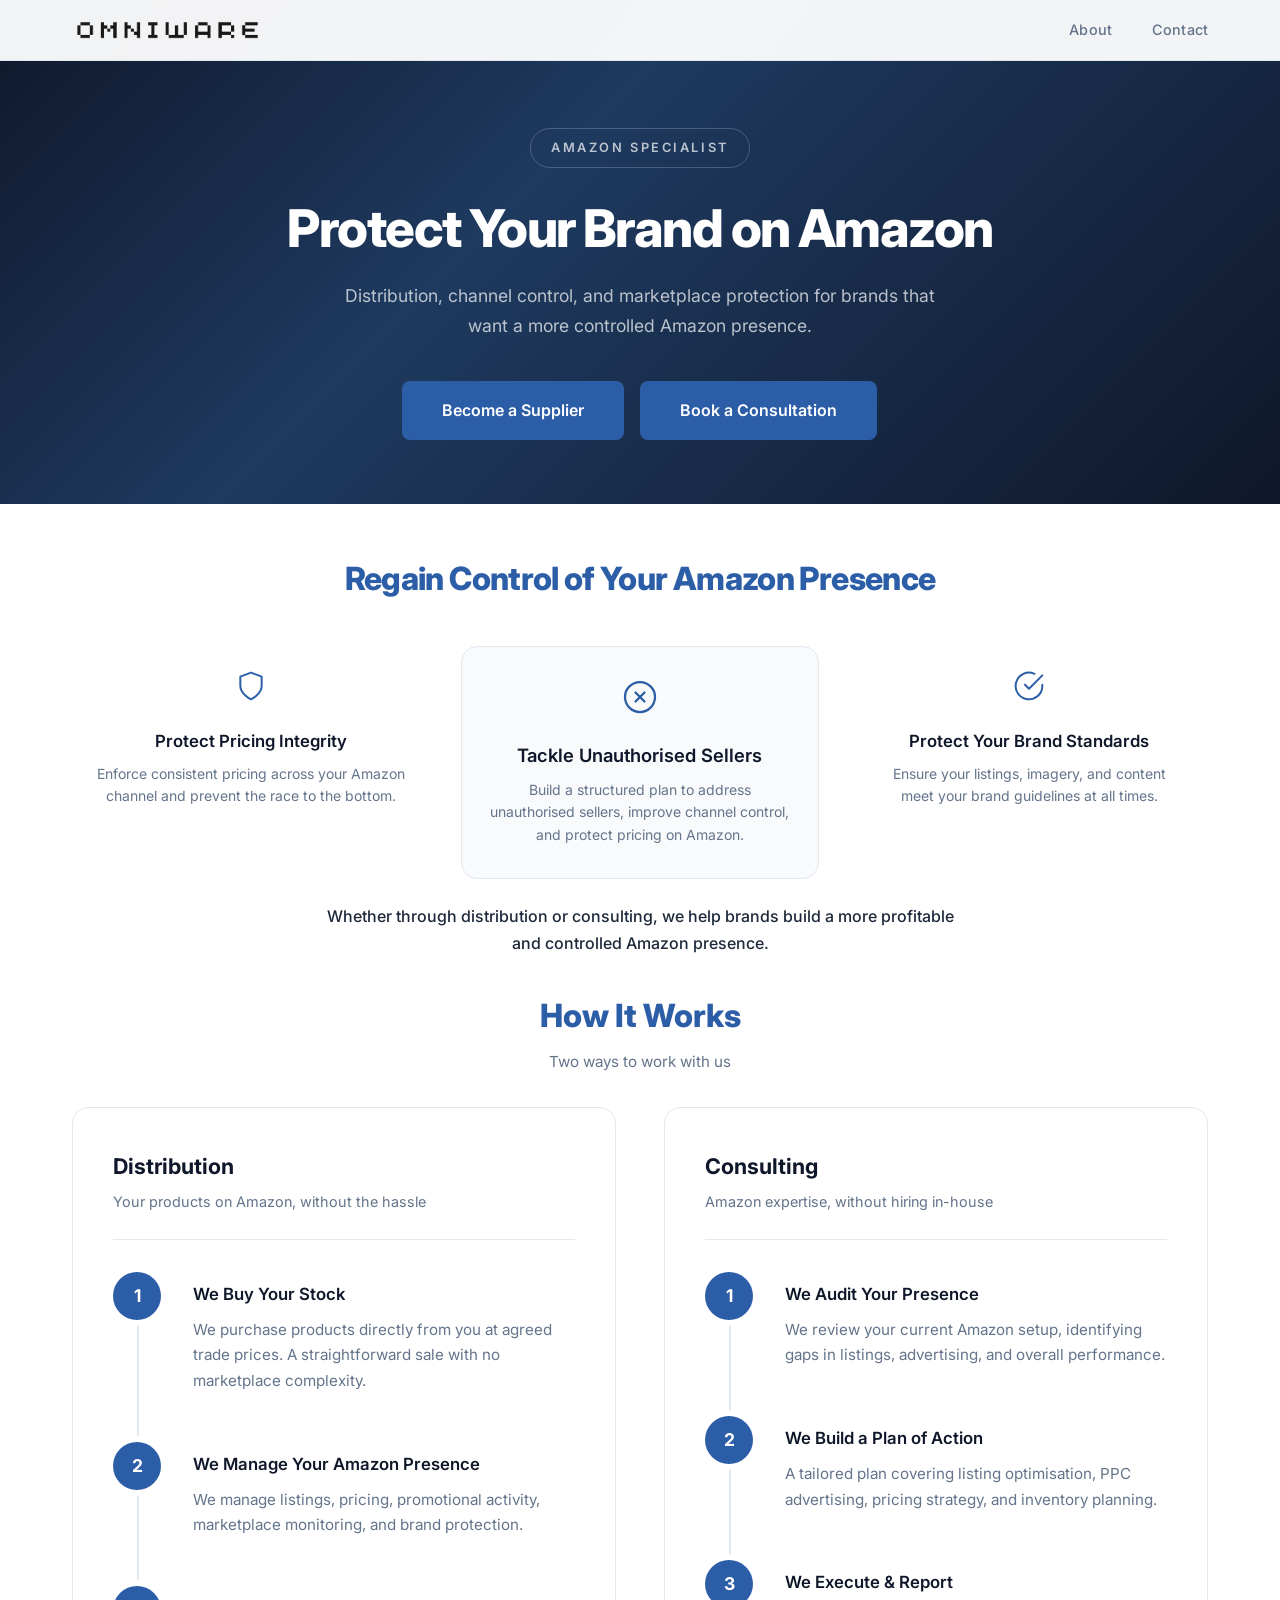
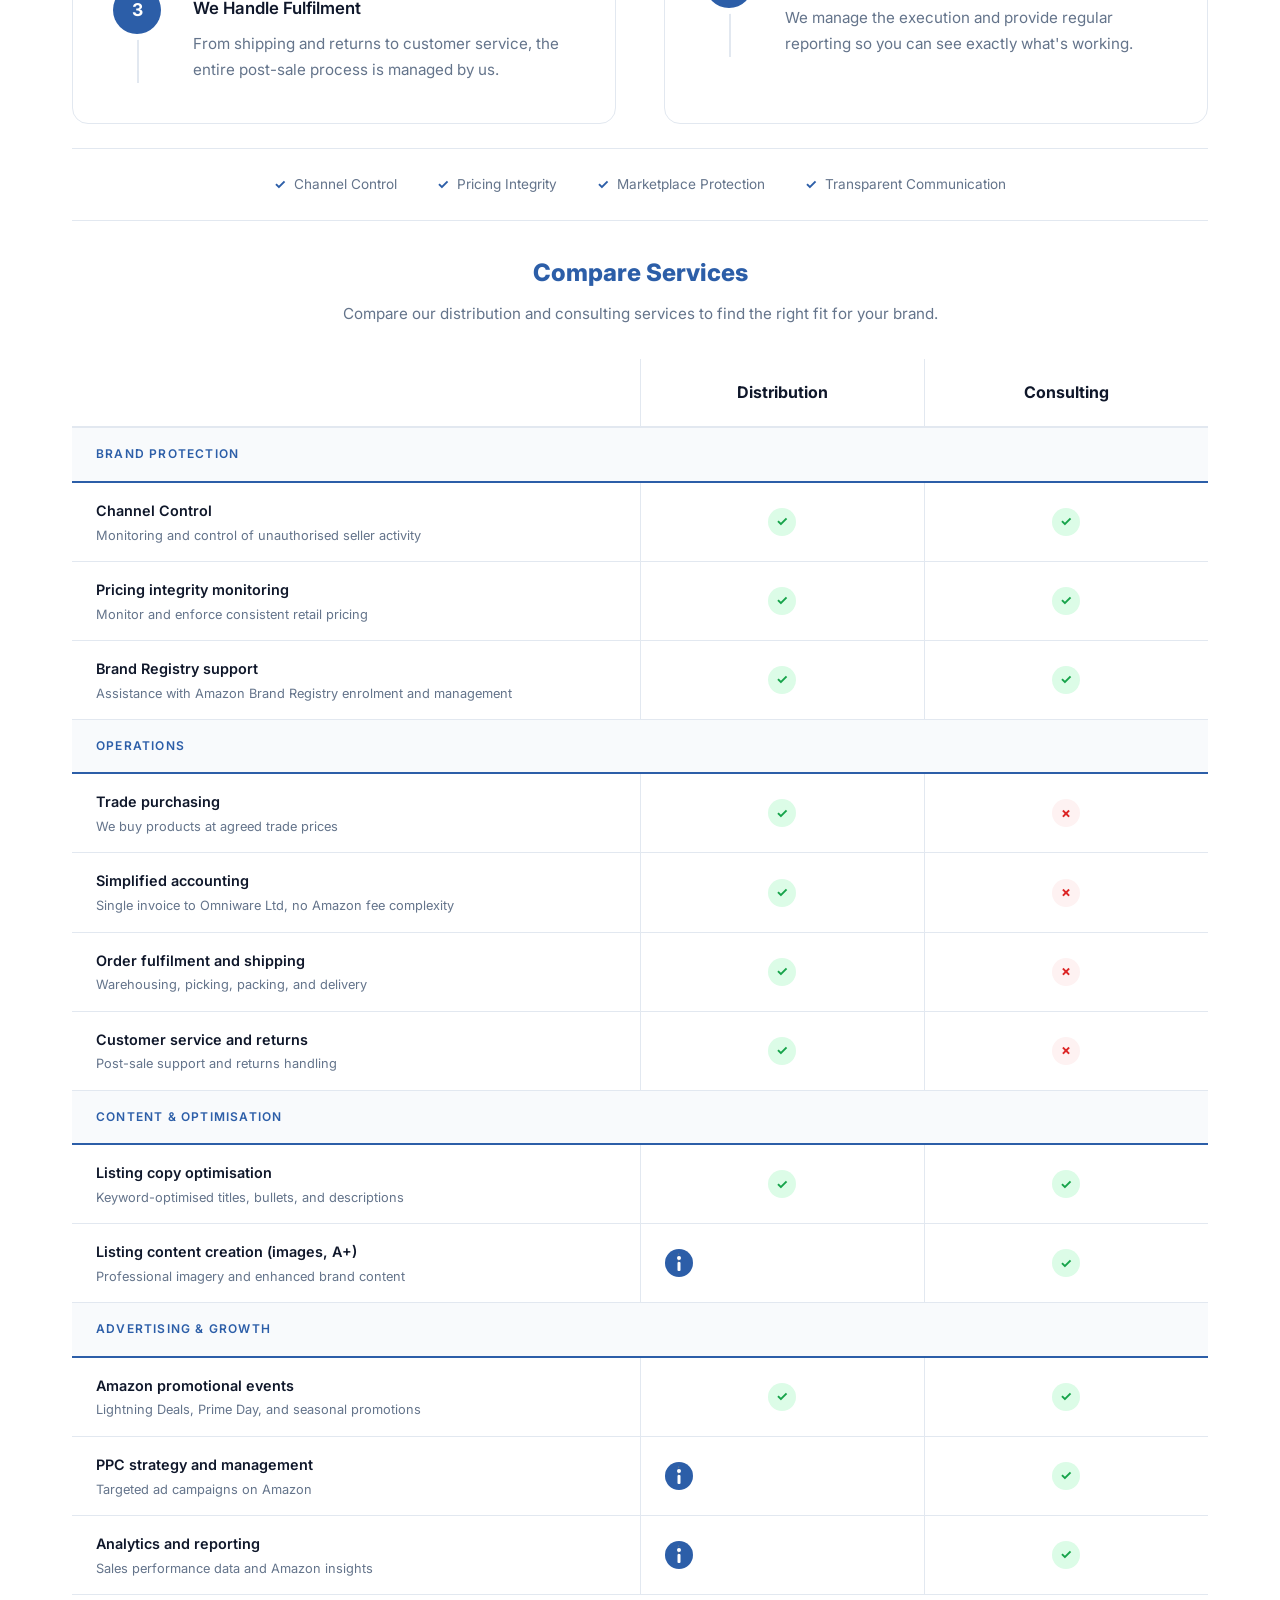
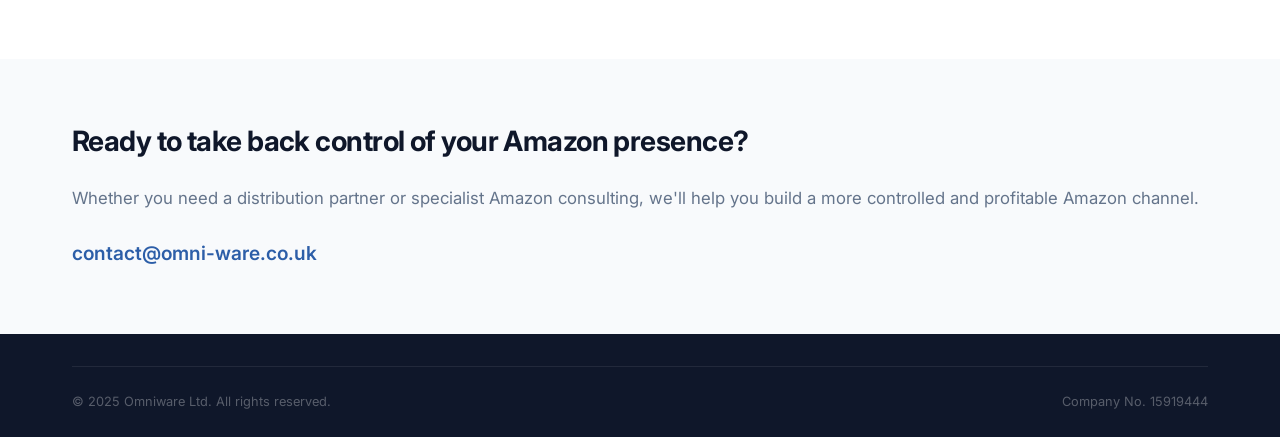
==== commit 91e1758a: "Rename Specialist Consulting to Consulting, fix info icon centering Co-Authored-By: Claude Sonnet 4." ====
--- a/index.html
+++ b/index.html
@@ -107,7 +107,7 @@
                     </div>
                     <div class="track">
                         <div class="track-header">
-                            <h3>Specialist Consulting</h3>
+                            <h3>Consulting</h3>
                             <p class="track-subtitle">Amazon expertise, without hiring in-house</p>
                         </div>
                         <div class="roadmap">
@@ -157,7 +157,7 @@
                             <tr>
                                 <th></th>
                                 <th>Distribution</th>
-                                <th>Specialist Consulting</th>
+                                <th>Consulting</th>
                             </tr>
                         </thead>
                         <tbody>
--- a/styles.css
+++ b/styles.css
@@ -676,14 +676,37 @@
     justify-content: center;
     width: 28px;
     height: 28px;
-    font-size: 0.8rem;
-    font-weight: 600;
-    font-style: italic;
-    color: var(--accent);
-    background: #eff6ff;
+    font-size: 0;
+    background: var(--accent);
     border-radius: 50%;
     cursor: help;
-    font-family: Georgia, serif;
+    position: relative;
+}
+
+.on-request::before {
+    content: "";
+    display: block;
+    width: 4px;
+    height: 4px;
+    background: #fff;
+    border-radius: 50%;
+    position: absolute;
+    top: 7px;
+    left: 50%;
+    transform: translateX(-50%);
+}
+
+.on-request::after {
+    content: "";
+    display: block;
+    width: 3px;
+    height: 9px;
+    background: #fff;
+    border-radius: 1px;
+    position: absolute;
+    bottom: 6px;
+    left: 50%;
+    transform: translateX(-50%);
 }
 
 .cross {
@@ -1325,7 +1348,18 @@
     }
 
     .comparison-table {
-        min-width: 420px;
+        min-width: auto;
+        width: 100%;
+    }
+
+    .comparison-table thead th:not(:first-child) {
+        width: auto;
+        min-width: 70px;
+    }
+
+    .comparison-table thead th:first-child,
+    .comparison-table tbody td:first-child {
+        width: auto;
     }
 
     .comparison-table thead th {
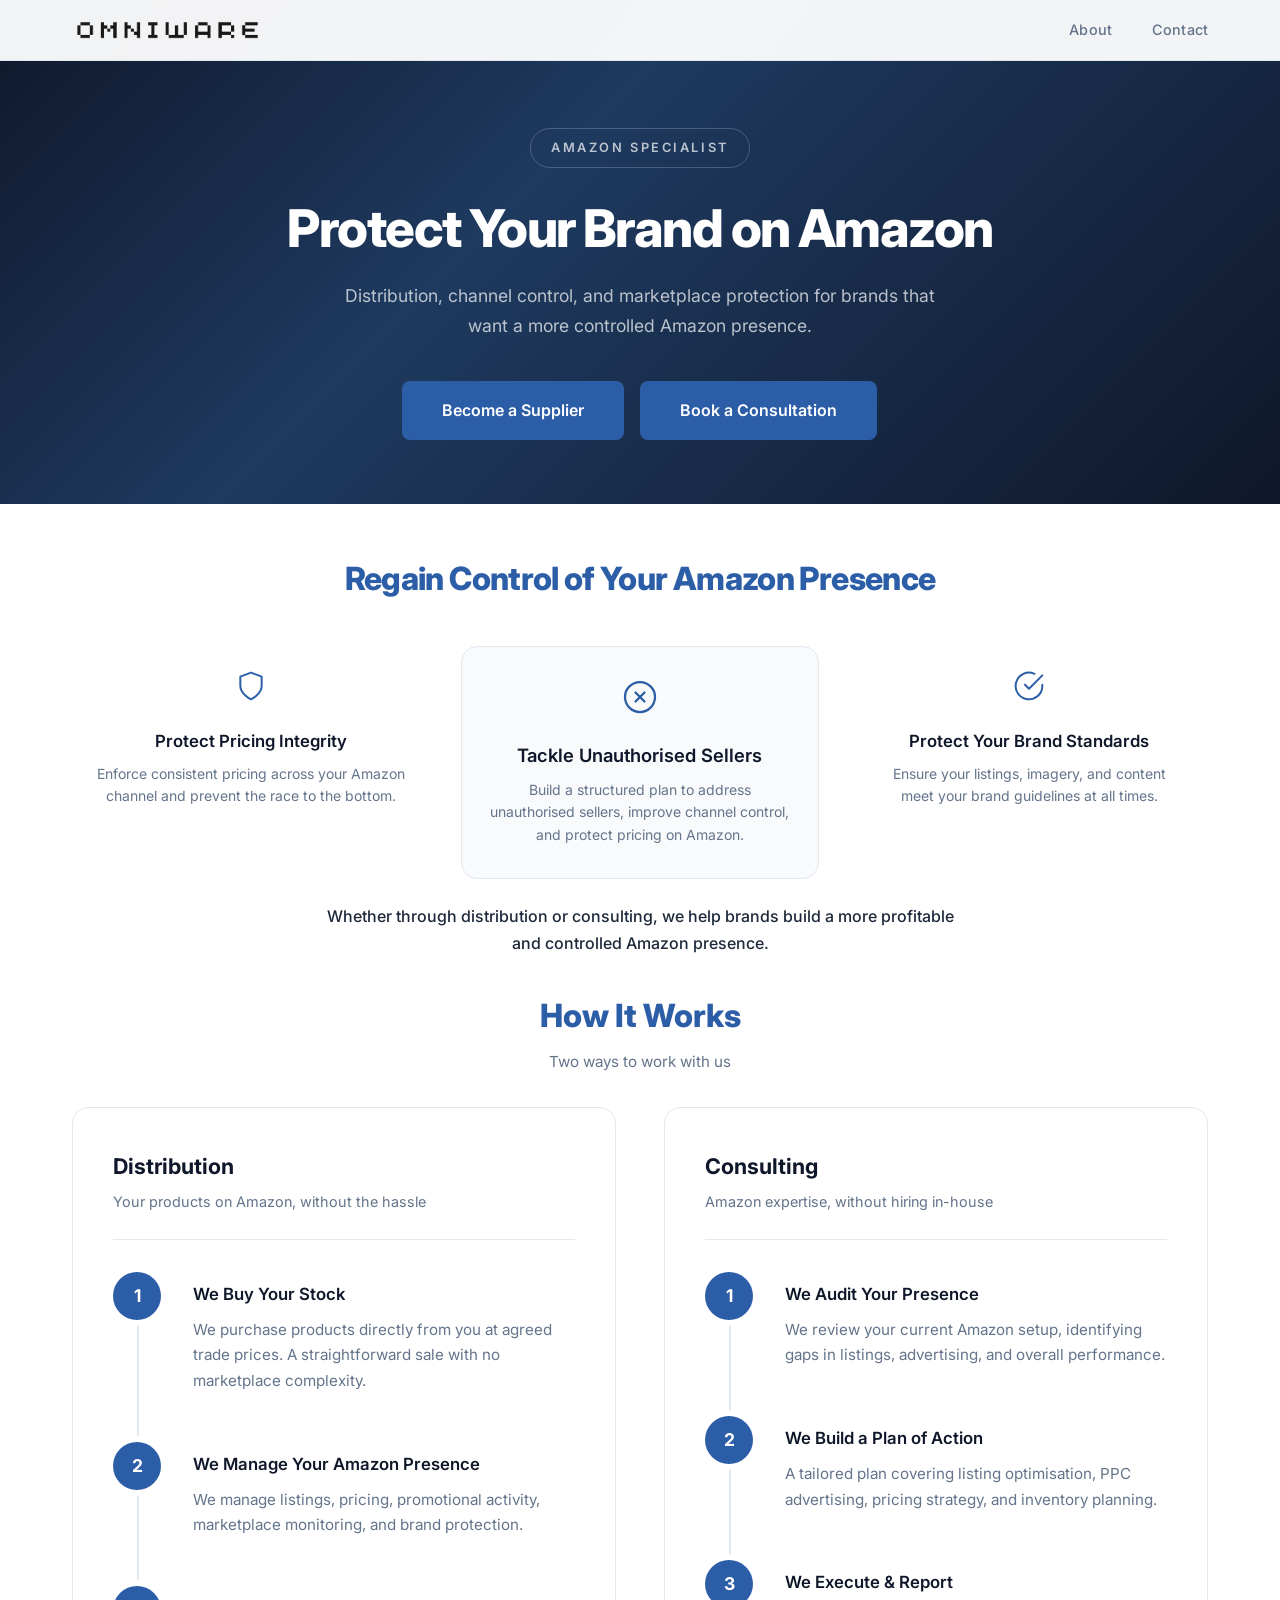
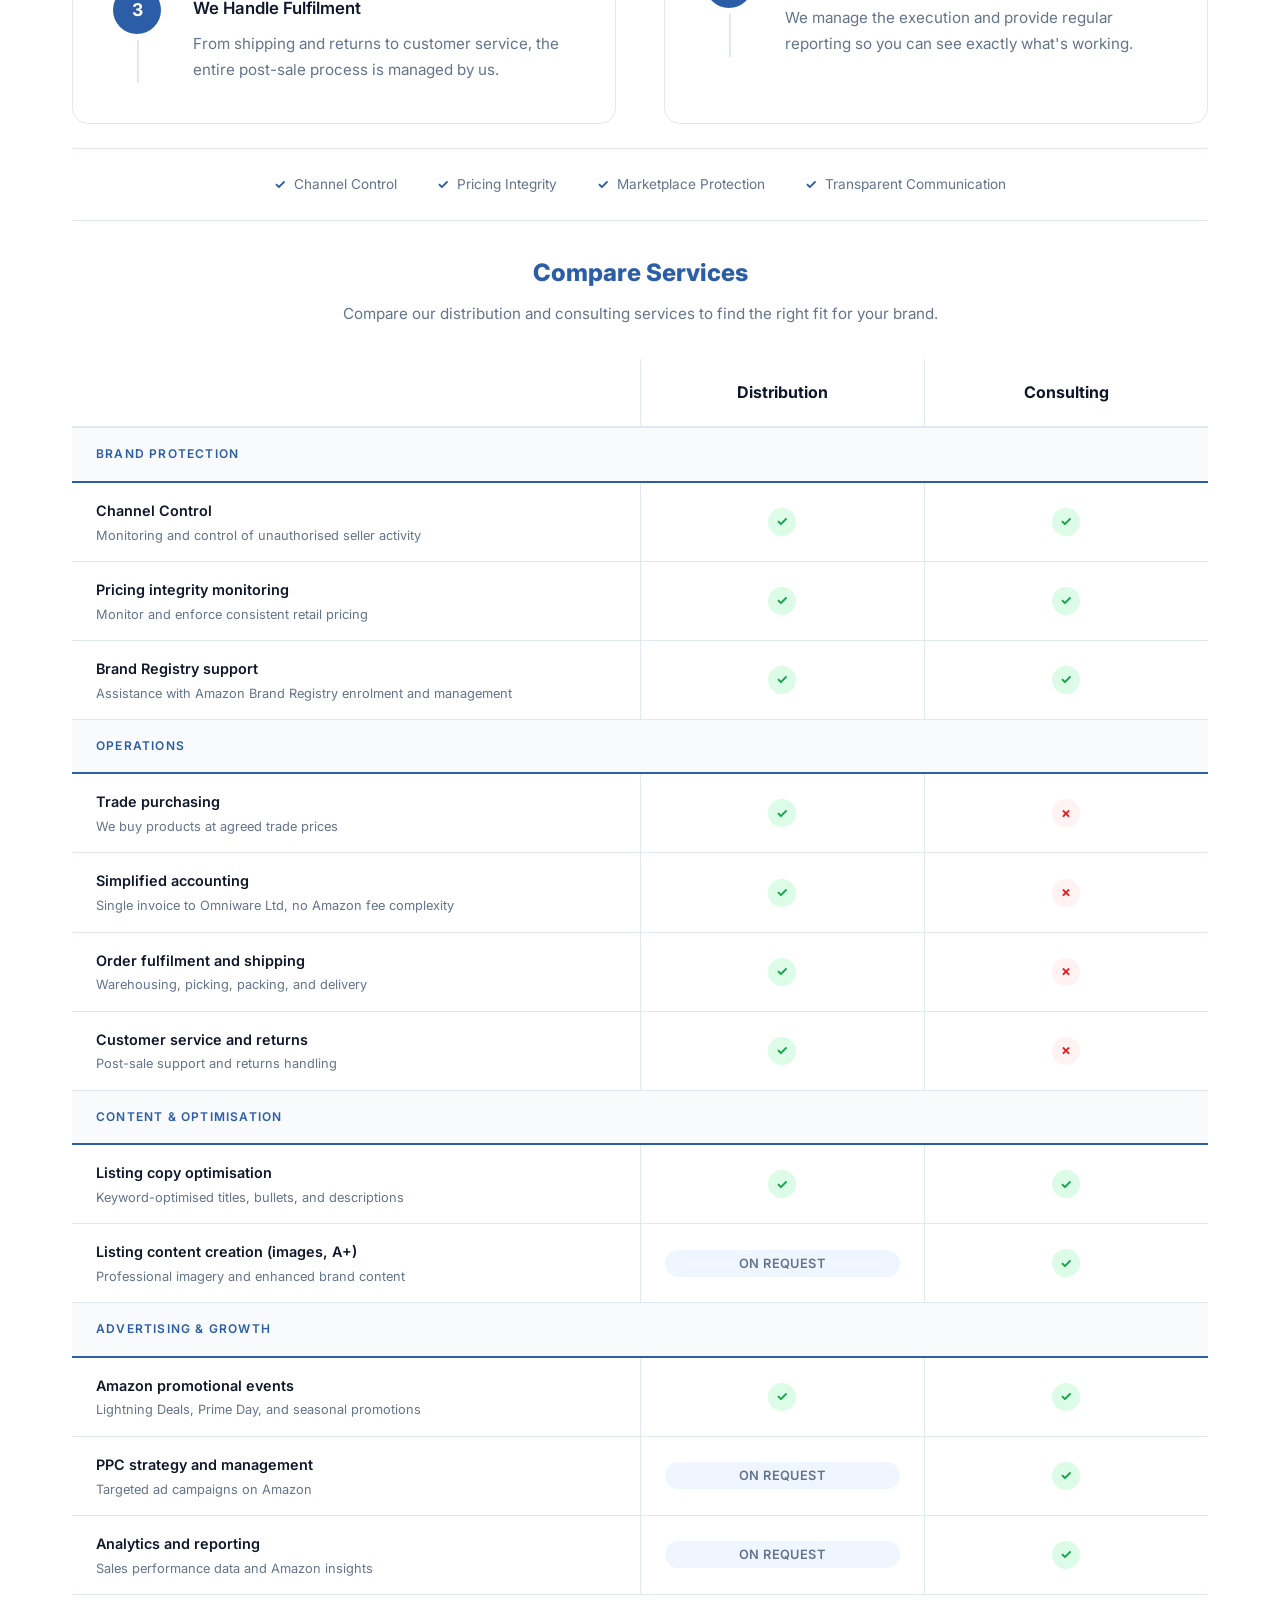
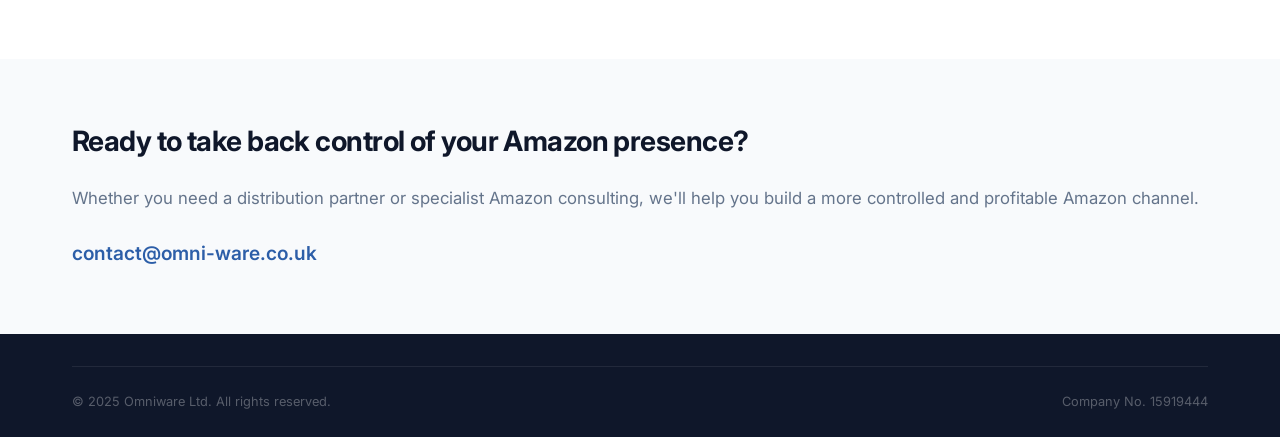
==== commit f481cd03: "Restore ON REQUEST pill on desktop, info circle on mobile only Co-Authored-By: Claude Sonnet 4.6 <no" ====
--- a/index.html
+++ b/index.html
@@ -239,7 +239,7 @@
                                     <strong>Listing content creation (images, A+)</strong>
                                     <span>Professional imagery and enhanced brand content</span>
                                 </td>
-                                <td><span class="on-request" title="Available on request">i</span></td>
+                                <td><span class="on-request" title="Available on request">On request</span></td>
                                 <td><span class="check">✓</span></td>
                             </tr>
                             <tr class="comparison-group">
@@ -258,7 +258,7 @@
                                     <strong>PPC strategy and management</strong>
                                     <span>Targeted ad campaigns on Amazon</span>
                                 </td>
-                                <td><span class="on-request" title="Available on request">i</span></td>
+                                <td><span class="on-request" title="Available on request">On request</span></td>
                                 <td><span class="check">✓</span></td>
                             </tr>
                             <tr>
@@ -266,7 +266,7 @@
                                     <strong>Analytics and reporting</strong>
                                     <span>Sales performance data and Amazon insights</span>
                                 </td>
-                                <td><span class="on-request" title="Available on request">i</span></td>
+                                <td><span class="on-request" title="Available on request">On request</span></td>
                                 <td><span class="check">✓</span></td>
                             </tr>
                         </tbody>
--- a/styles.css
+++ b/styles.css
@@ -671,42 +671,15 @@
 }
 
 .on-request {
-    display: inline-flex;
-    align-items: center;
-    justify-content: center;
-    width: 28px;
-    height: 28px;
-    font-size: 0;
-    background: var(--accent);
-    border-radius: 50%;
-    cursor: help;
-    position: relative;
-}
-
-.on-request::before {
-    content: "";
-    display: block;
-    width: 4px;
-    height: 4px;
-    background: #fff;
-    border-radius: 50%;
-    position: absolute;
-    top: 7px;
-    left: 50%;
-    transform: translateX(-50%);
-}
-
-.on-request::after {
-    content: "";
-    display: block;
-    width: 3px;
-    height: 9px;
-    background: #fff;
-    border-radius: 1px;
-    position: absolute;
-    bottom: 6px;
-    left: 50%;
-    transform: translateX(-50%);
+    display: inline-block;
+    font-size: 0.7rem;
+    font-weight: 600;
+    color: var(--accent);
+    background: #eff6ff;
+    padding: 0.25rem 0.6rem;
+    border-radius: 100px;
+    text-transform: uppercase;
+    letter-spacing: 0.03em;
 }
 
 .cross {
@@ -1391,8 +1364,40 @@
     }
 
     .on-request {
-        font-size: 0.6rem;
-        padding: 0.2rem 0.4rem;
+        font-size: 0;
+        padding: 0;
+        width: 28px;
+        height: 28px;
+        border-radius: 50%;
+        background: var(--accent);
+        display: inline-flex;
+        align-items: center;
+        justify-content: center;
+        position: relative;
+    }
+
+    .on-request::before {
+        content: "";
+        width: 4px;
+        height: 4px;
+        background: #fff;
+        border-radius: 50%;
+        position: absolute;
+        top: 6px;
+        left: 50%;
+        transform: translateX(-50%);
+    }
+
+    .on-request::after {
+        content: "";
+        width: 3px;
+        height: 9px;
+        background: #fff;
+        border-radius: 1px;
+        position: absolute;
+        bottom: 5px;
+        left: 50%;
+        transform: translateX(-50%);
     }
 
     .comparison-table td span:not(.check):not(.cross):not(.on-request) {
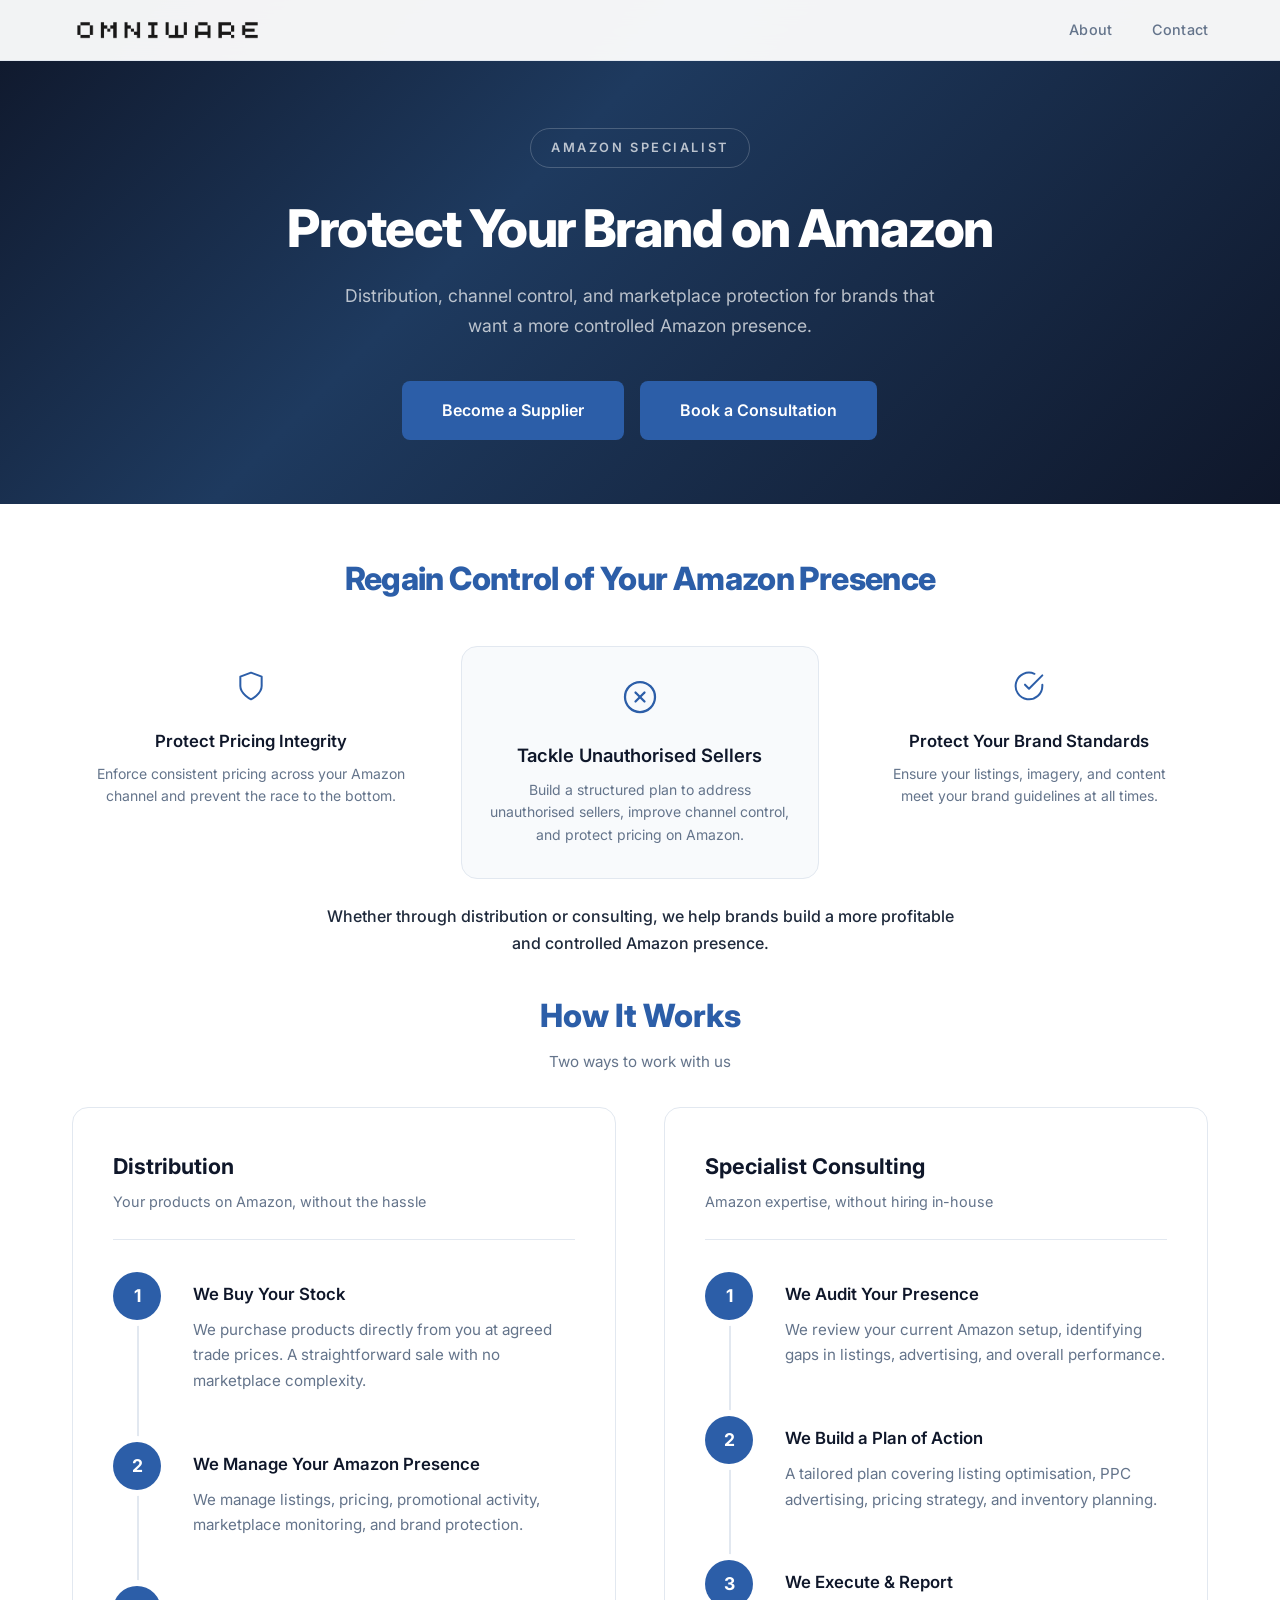
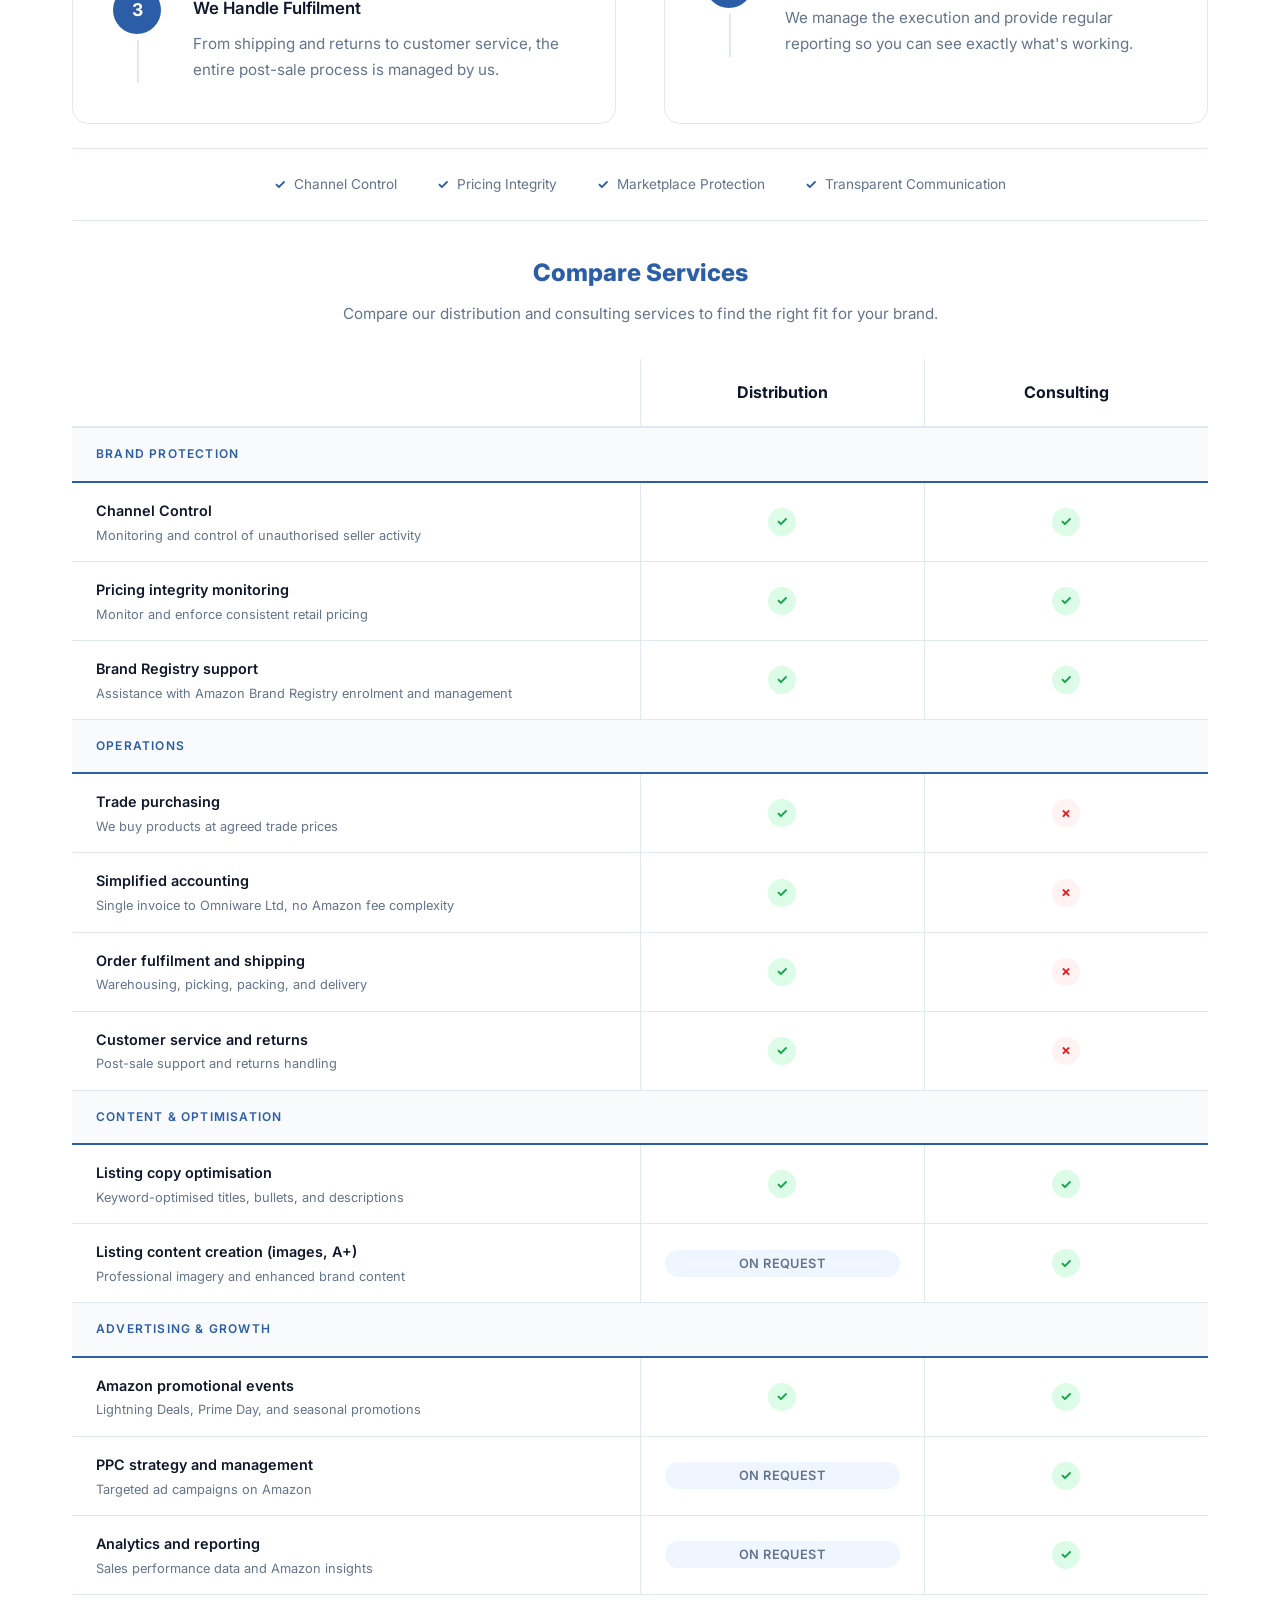
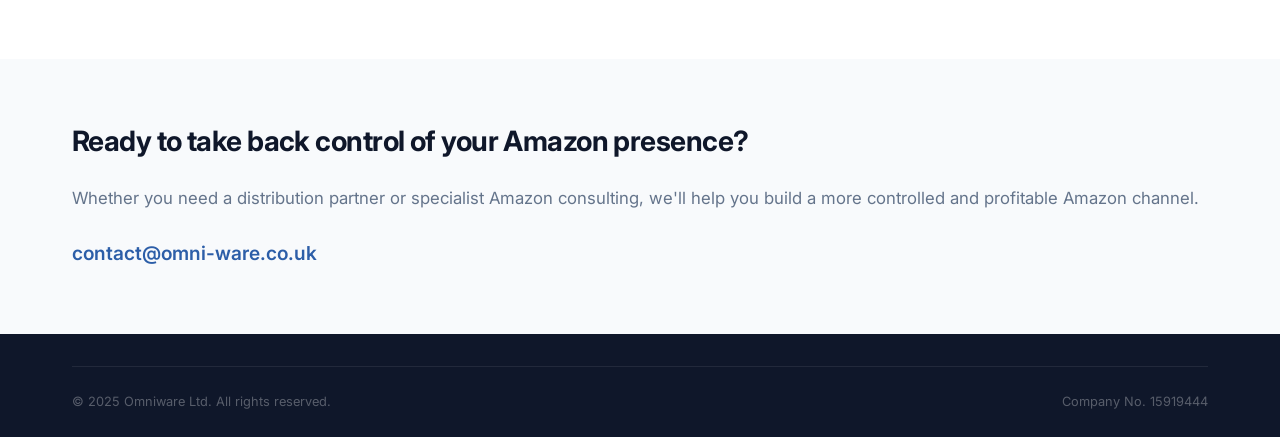
==== commit 57da6500: "Restore Specialist Consulting on track card, keep Consulting in table only Co-Authored-By: Claude So" ====
--- a/index.html
+++ b/index.html
@@ -107,7 +107,7 @@
                     </div>
                     <div class="track">
                         <div class="track-header">
-                            <h3>Consulting</h3>
+                            <h3>Specialist Consulting</h3>
                             <p class="track-subtitle">Amazon expertise, without hiring in-house</p>
                         </div>
                         <div class="roadmap">
@@ -239,7 +239,7 @@
                                     <strong>Listing content creation (images, A+)</strong>
                                     <span>Professional imagery and enhanced brand content</span>
                                 </td>
-                                <td><span class="on-request" title="Available on request">On request</span></td>
+                                <td><span class="on-request" onclick="document.getElementById('info-modal').style.display='flex'" ontouchend="event.preventDefault();document.getElementById('info-modal').style.display='flex'" title="Available on request">On request</span></td>
                                 <td><span class="check">✓</span></td>
                             </tr>
                             <tr class="comparison-group">
@@ -258,7 +258,7 @@
                                     <strong>PPC strategy and management</strong>
                                     <span>Targeted ad campaigns on Amazon</span>
                                 </td>
-                                <td><span class="on-request" title="Available on request">On request</span></td>
+                                <td><span class="on-request" onclick="document.getElementById('info-modal').style.display='flex'" ontouchend="event.preventDefault();document.getElementById('info-modal').style.display='flex'" title="Available on request">On request</span></td>
                                 <td><span class="check">✓</span></td>
                             </tr>
                             <tr>
@@ -266,7 +266,7 @@
                                     <strong>Analytics and reporting</strong>
                                     <span>Sales performance data and Amazon insights</span>
                                 </td>
-                                <td><span class="on-request" title="Available on request">On request</span></td>
+                                <td><span class="on-request" onclick="document.getElementById('info-modal').style.display='flex'" ontouchend="event.preventDefault();document.getElementById('info-modal').style.display='flex'" title="Available on request">On request</span></td>
                                 <td><span class="check">✓</span></td>
                             </tr>
                         </tbody>
@@ -296,5 +296,12 @@
             </div>
         </div>
     </footer>
+    <div id="info-modal" class="info-modal" onclick="this.style.display='none'" style="display:none;">
+        <div class="info-modal-content" onclick="event.stopPropagation()">
+            <p>Available on request</p>
+            <p class="info-modal-sub">This service is not included as standard but can be discussed as part of a tailored partnership.</p>
+            <button onclick="document.getElementById('info-modal').style.display='none'">Close</button>
+        </div>
+    </div>
 </body>
 </html>
--- a/styles.css
+++ b/styles.css
@@ -680,6 +680,8 @@
     border-radius: 100px;
     text-transform: uppercase;
     letter-spacing: 0.03em;
+    cursor: pointer;
+    -webkit-tap-highlight-color: transparent;
 }
 
 .cross {
@@ -938,7 +940,7 @@
 }
 
 .about-intro {
-    padding: 5rem 0;
+    padding: 3rem 0;
     background: var(--bg-alt);
 }
 
@@ -1027,7 +1029,7 @@
 }
 
 .about-values {
-    padding: 5rem 0;
+    padding: 3rem 0;
     background: var(--bg-alt);
 }
 
@@ -1128,17 +1130,30 @@
 
 @media (max-width: 768px) {
     .about-hero {
-        padding: 8rem 0 3rem;
+        padding: 6rem 0 2rem;
     }
 
     .about-hero h1 {
         font-size: 1.75rem;
+    }
+
+    .about-intro,
+    .about-values {
+        padding: 3rem 0;
     }
 
     .approach-grid,
     .values-grid,
     .company-grid {
         grid-template-columns: 1fr;
+    }
+
+    .about-intro-grid {
+        gap: 2rem;
+    }
+
+    .values-grid {
+        gap: 1rem;
     }
 }
 
@@ -1202,6 +1217,53 @@
 
 .back-link:hover {
     text-decoration: underline;
+}
+
+/* ── Info Modal ── */
+.info-modal {
+    position: fixed;
+    inset: 0;
+    background: rgba(0, 0, 0, 0.4);
+    display: flex;
+    align-items: center;
+    justify-content: center;
+    z-index: 2000;
+    padding: 1.5rem;
+}
+
+.info-modal-content {
+    background: var(--bg);
+    border-radius: var(--radius);
+    padding: 2rem;
+    max-width: 340px;
+    width: 100%;
+    text-align: center;
+}
+
+.info-modal-content p {
+    font-size: 1.1rem;
+    font-weight: 600;
+    color: var(--primary);
+    margin-bottom: 0.75rem;
+}
+
+.info-modal-content .info-modal-sub {
+    font-size: 0.875rem;
+    font-weight: 400;
+    color: var(--text-light);
+    line-height: 1.6;
+    margin-bottom: 1.5rem;
+}
+
+.info-modal-content button {
+    background: var(--accent);
+    color: #fff;
+    border: none;
+    padding: 0.6rem 2rem;
+    border-radius: 8px;
+    font-size: 0.9rem;
+    font-weight: 500;
+    cursor: pointer;
 }
 
 /* ── Responsive ── */
@@ -1365,33 +1427,36 @@
 
     .on-request {
         font-size: 0;
+        line-height: 0;
         padding: 0;
-        width: 28px;
-        height: 28px;
+        width: 22px;
+        height: 22px;
+        text-indent: -9999px;
         border-radius: 50%;
         background: var(--accent);
         display: inline-flex;
         align-items: center;
         justify-content: center;
         position: relative;
+        margin: 0 auto;
     }
 
     .on-request::before {
         content: "";
-        width: 4px;
-        height: 4px;
+        width: 3px;
+        height: 3px;
         background: #fff;
         border-radius: 50%;
         position: absolute;
-        top: 6px;
+        top: 5px;
         left: 50%;
         transform: translateX(-50%);
     }
 
     .on-request::after {
         content: "";
-        width: 3px;
-        height: 9px;
+        width: 2.5px;
+        height: 7px;
         background: #fff;
         border-radius: 1px;
         position: absolute;
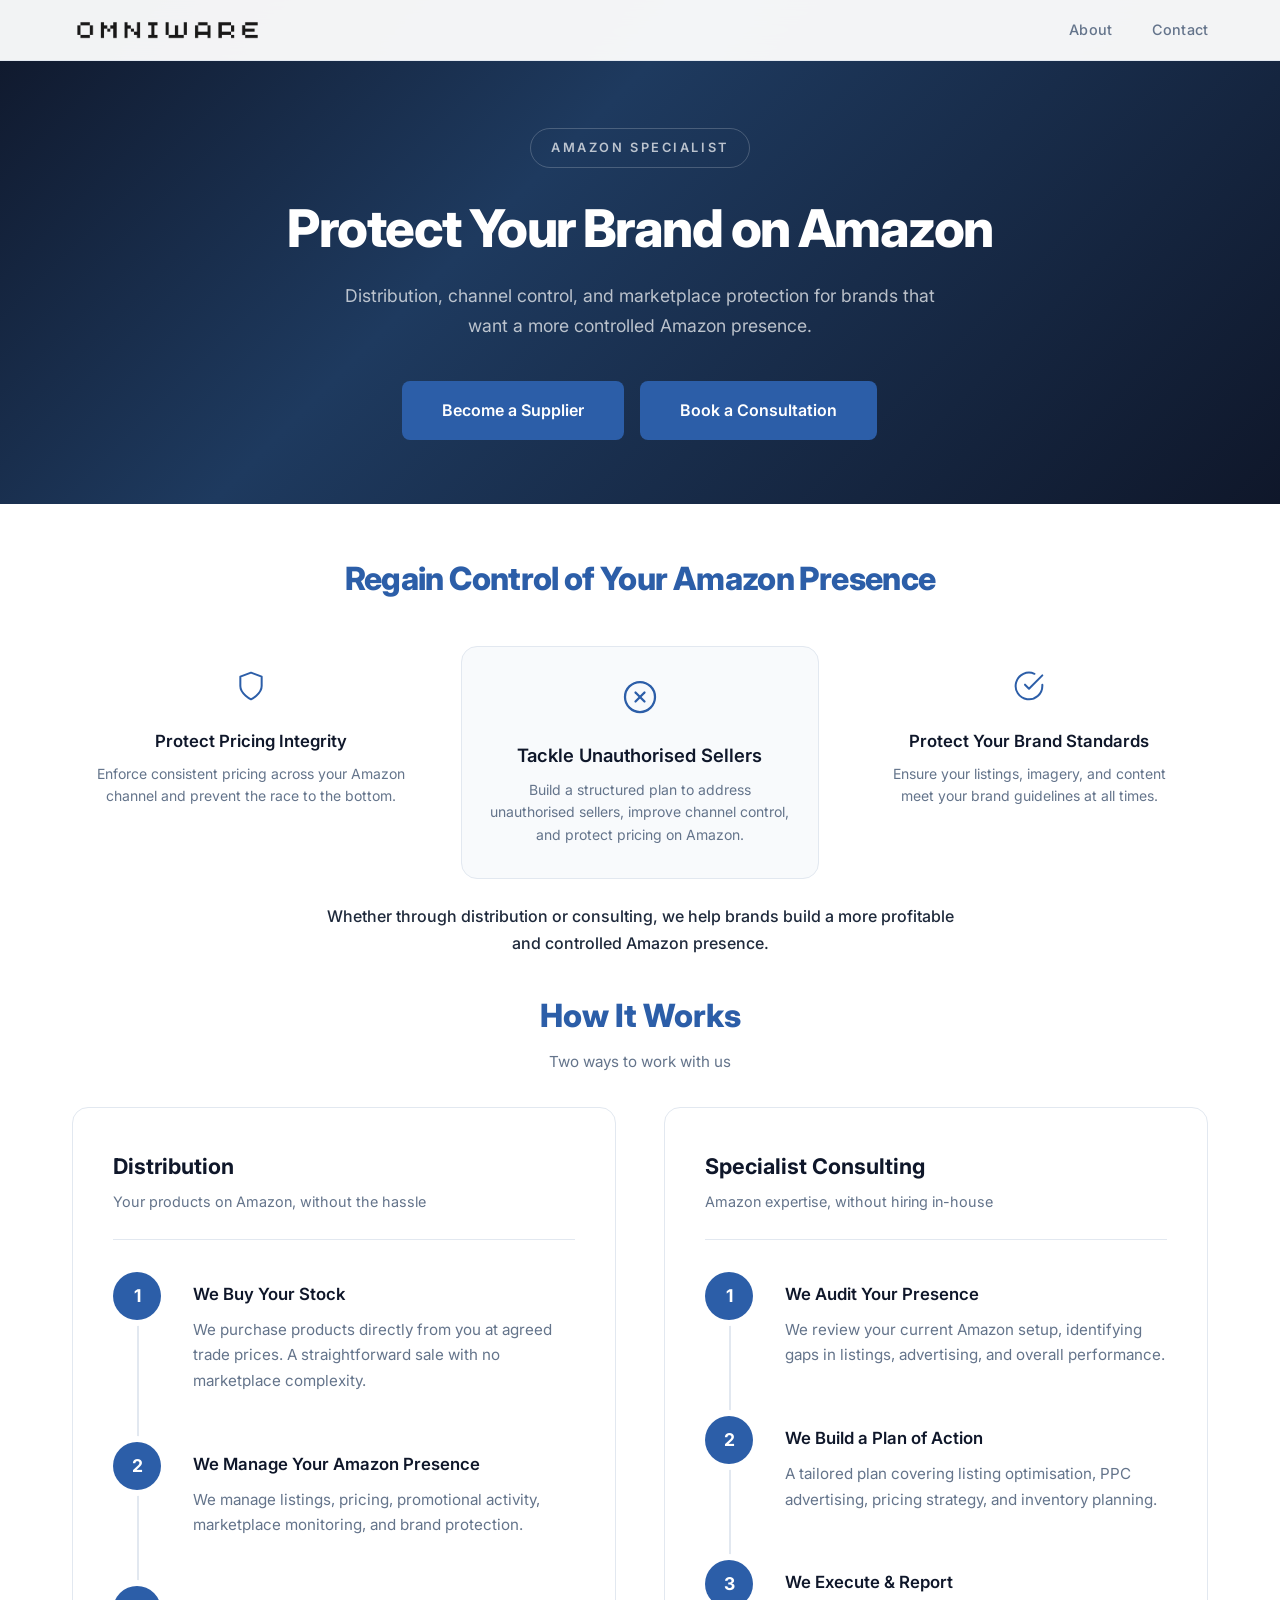
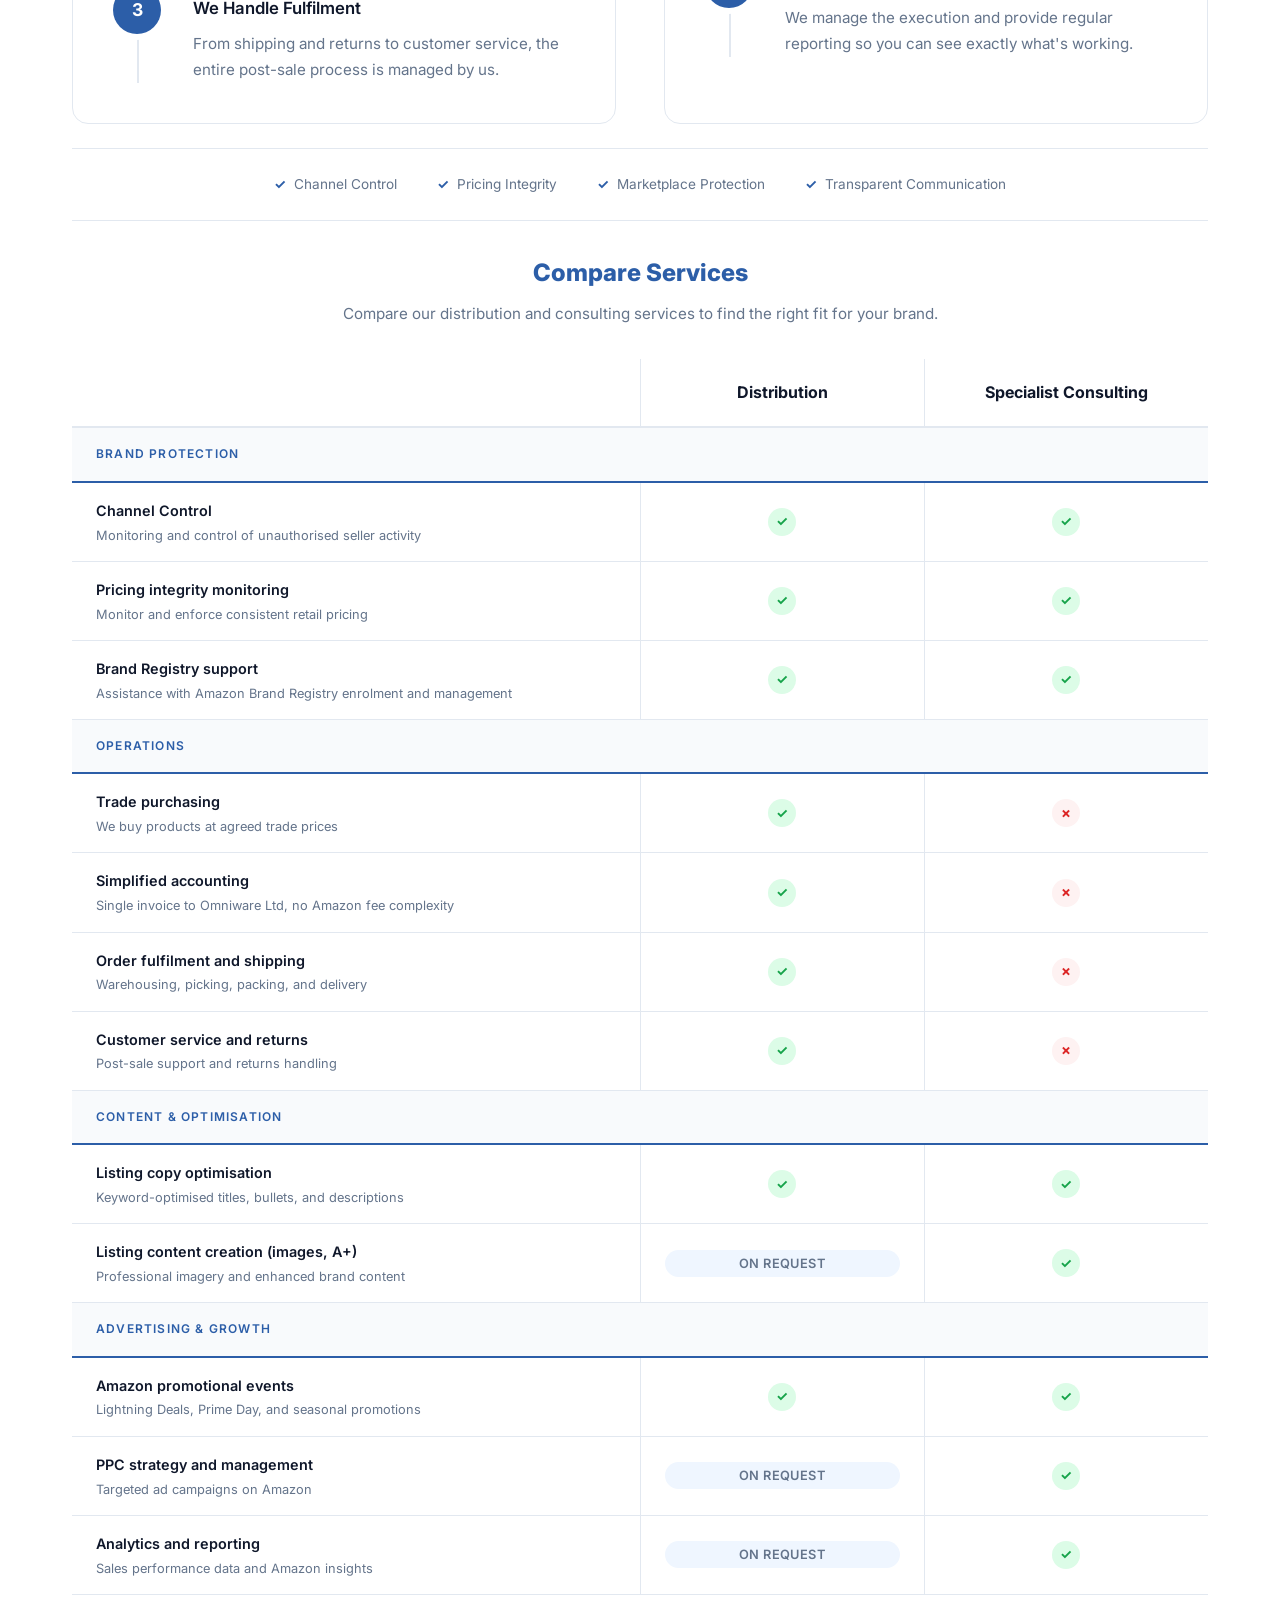
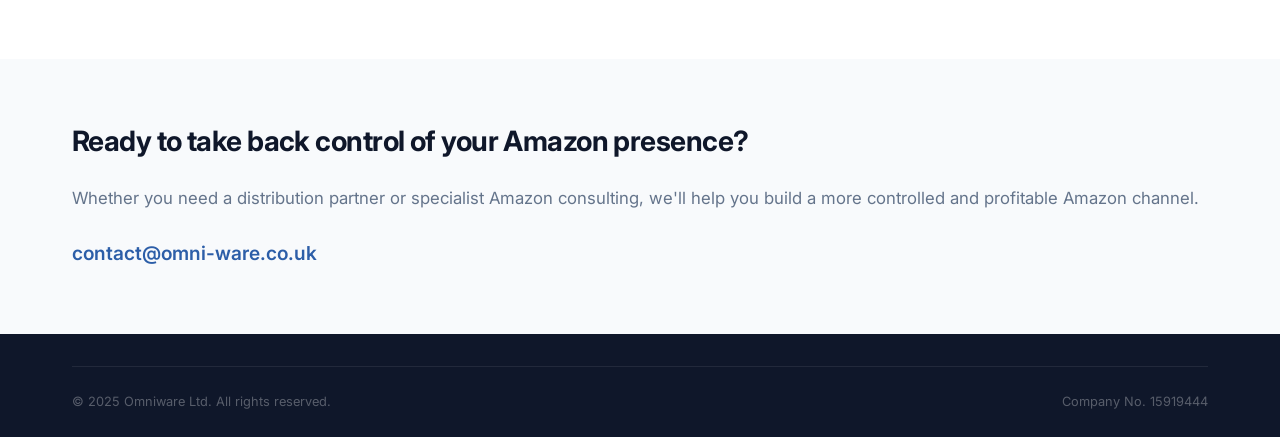
==== commit d1422d57: "Show Specialist Consulting on desktop, Consulting on mobile in table Co-Authored-By: Claude Sonnet 4" ====
--- a/index.html
+++ b/index.html
@@ -157,7 +157,7 @@
                             <tr>
                                 <th></th>
                                 <th>Distribution</th>
-                                <th>Consulting</th>
+                                <th><span class="th-full">Specialist Consulting</span><span class="th-short">Consulting</span></th>
                             </tr>
                         </thead>
                         <tbody>
--- a/styles.css
+++ b/styles.css
@@ -574,6 +574,10 @@
 .table-intro p {
     font-size: 0.95rem;
     color: var(--text-light);
+}
+
+.th-short {
+    display: none;
 }
 
 /* ── Comparison Table ── */
@@ -1469,6 +1473,14 @@
         display: none;
     }
 
+    .th-full {
+        display: none;
+    }
+
+    .th-short {
+        display: inline;
+    }
+
     .roadmap-content h4 {
         font-size: 1rem;
     }
